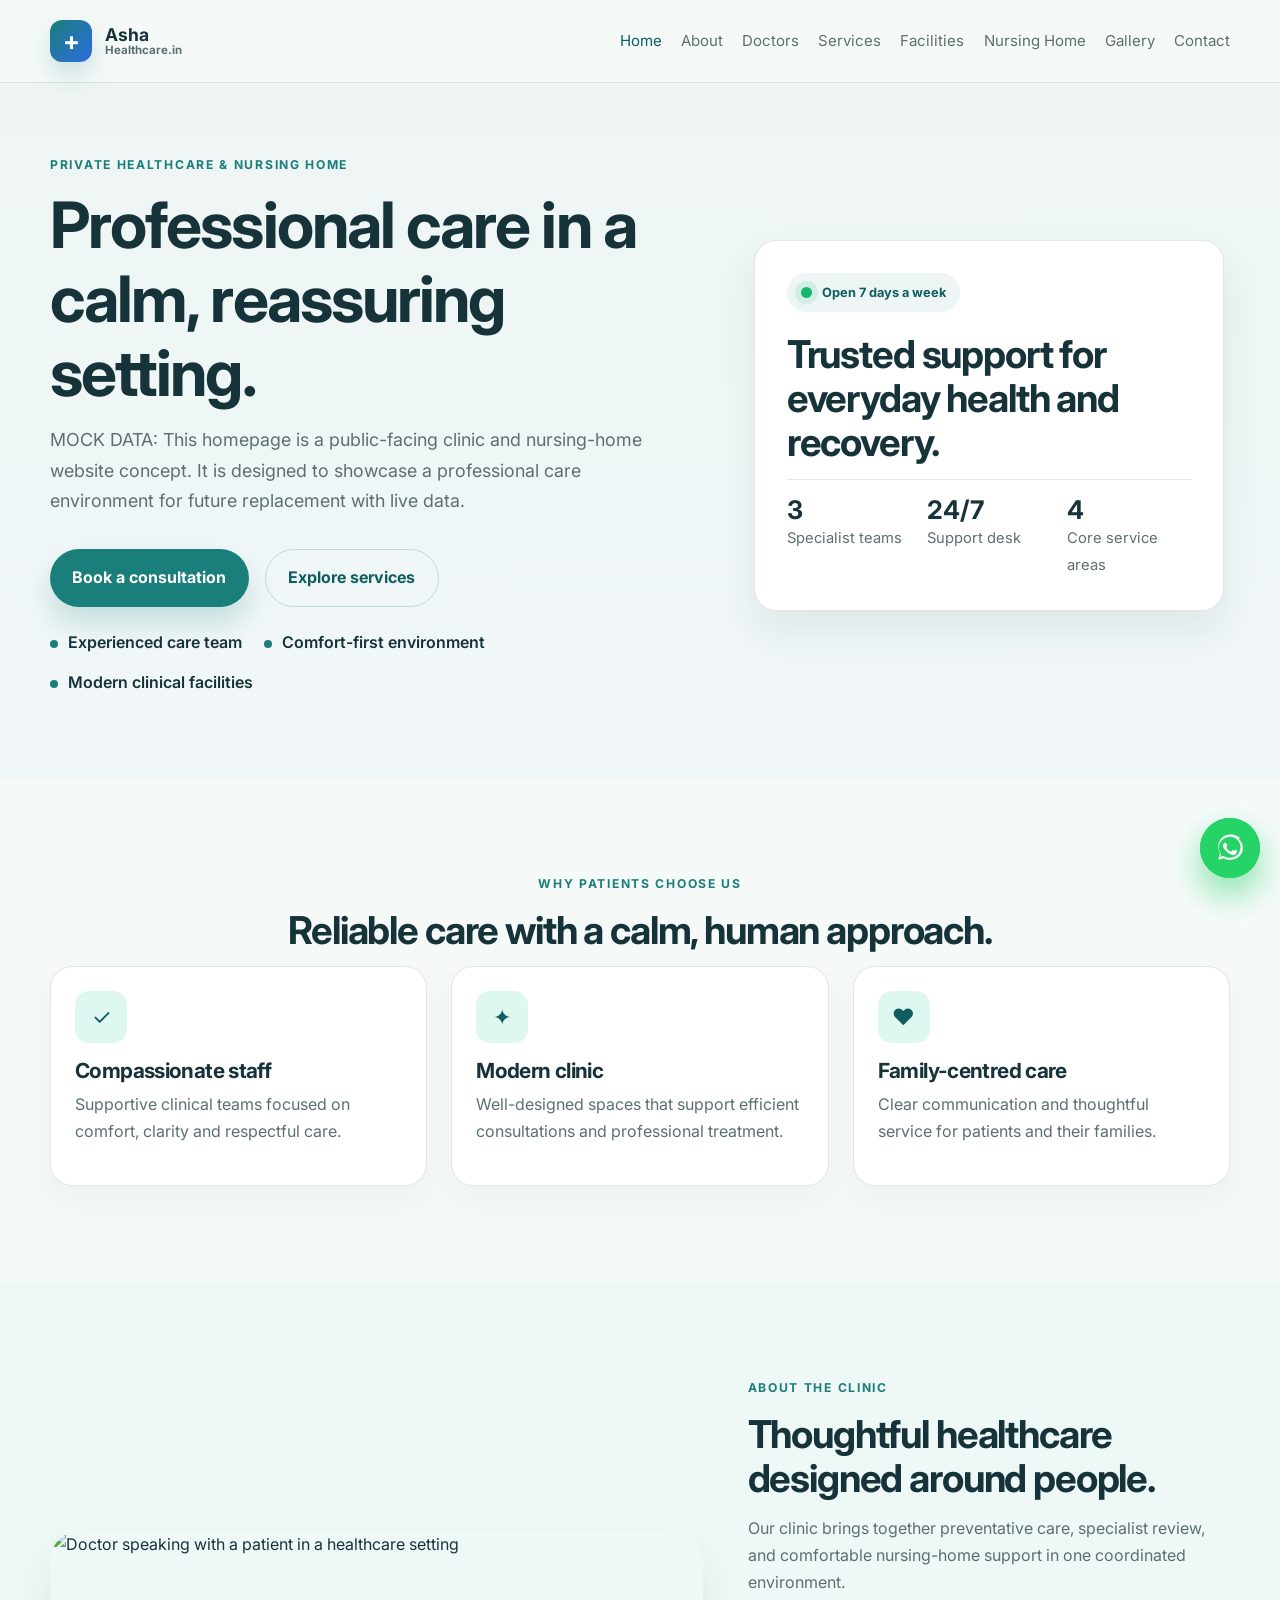
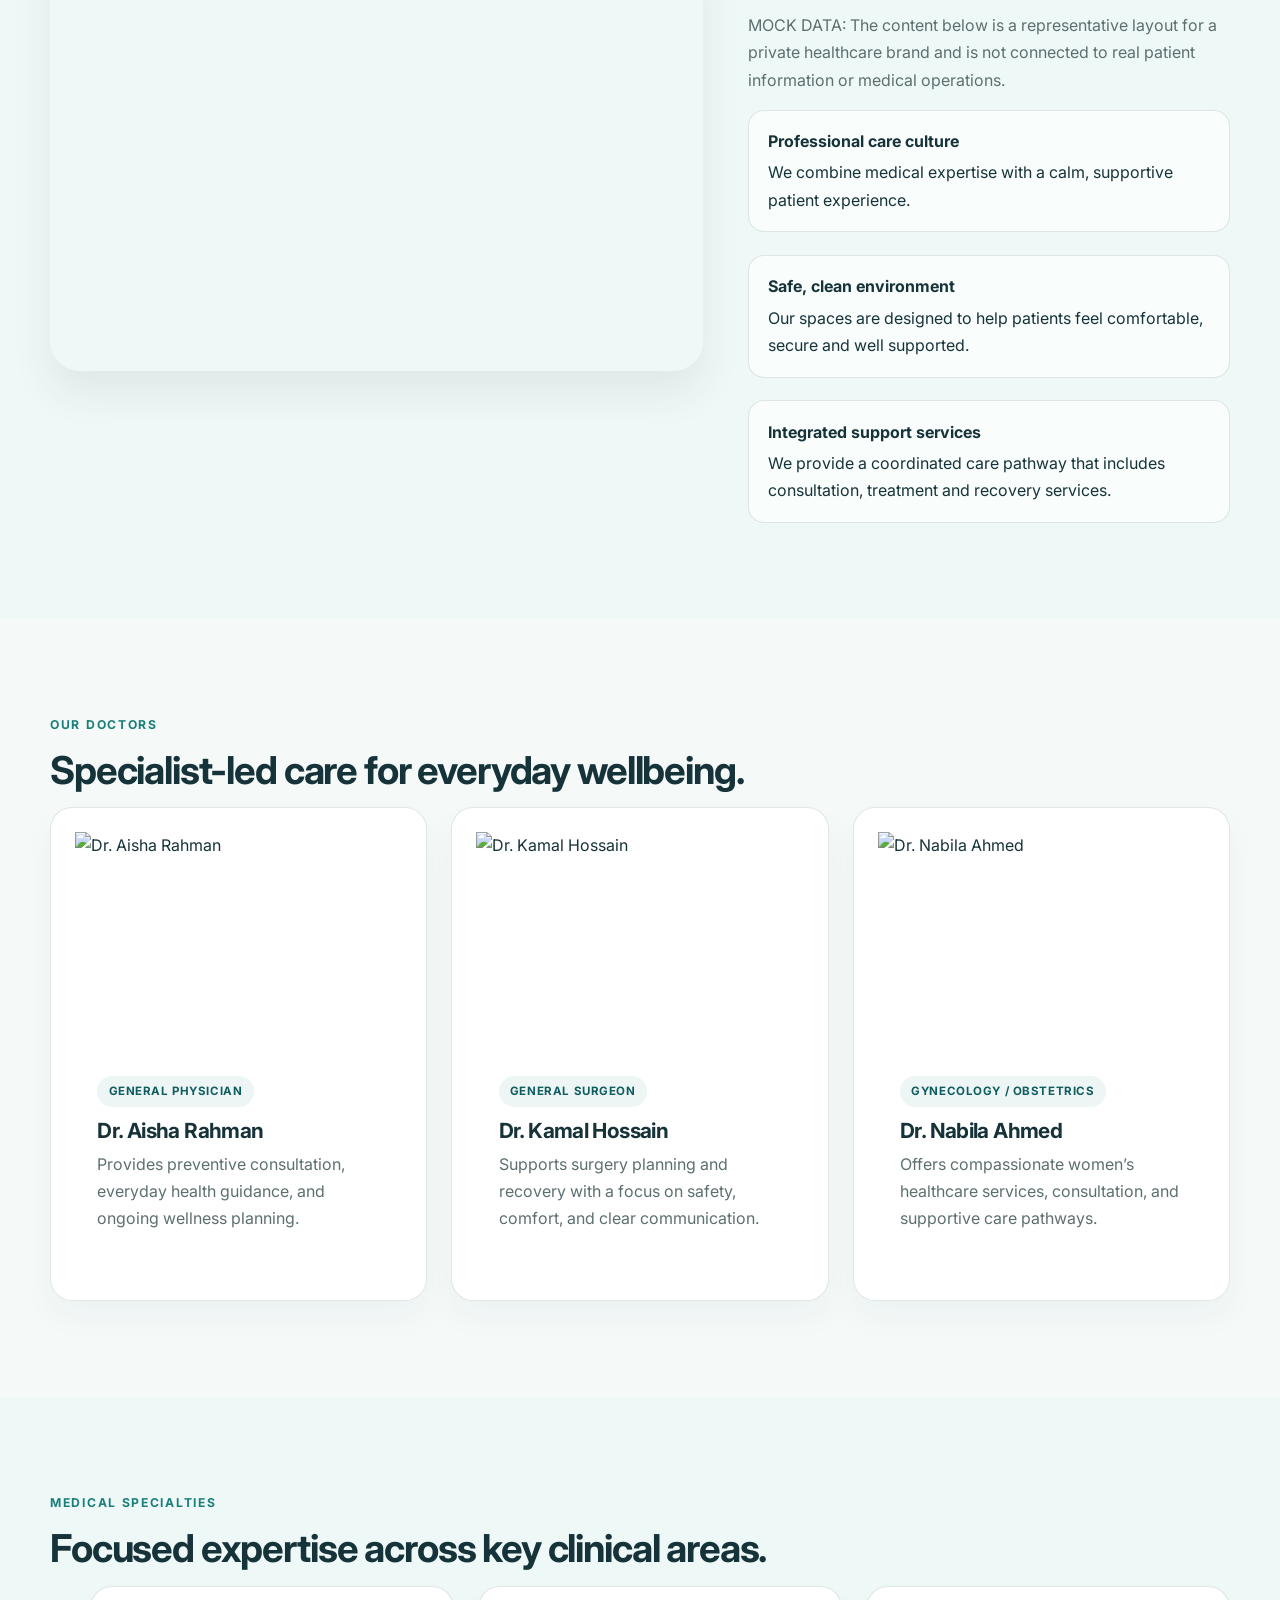
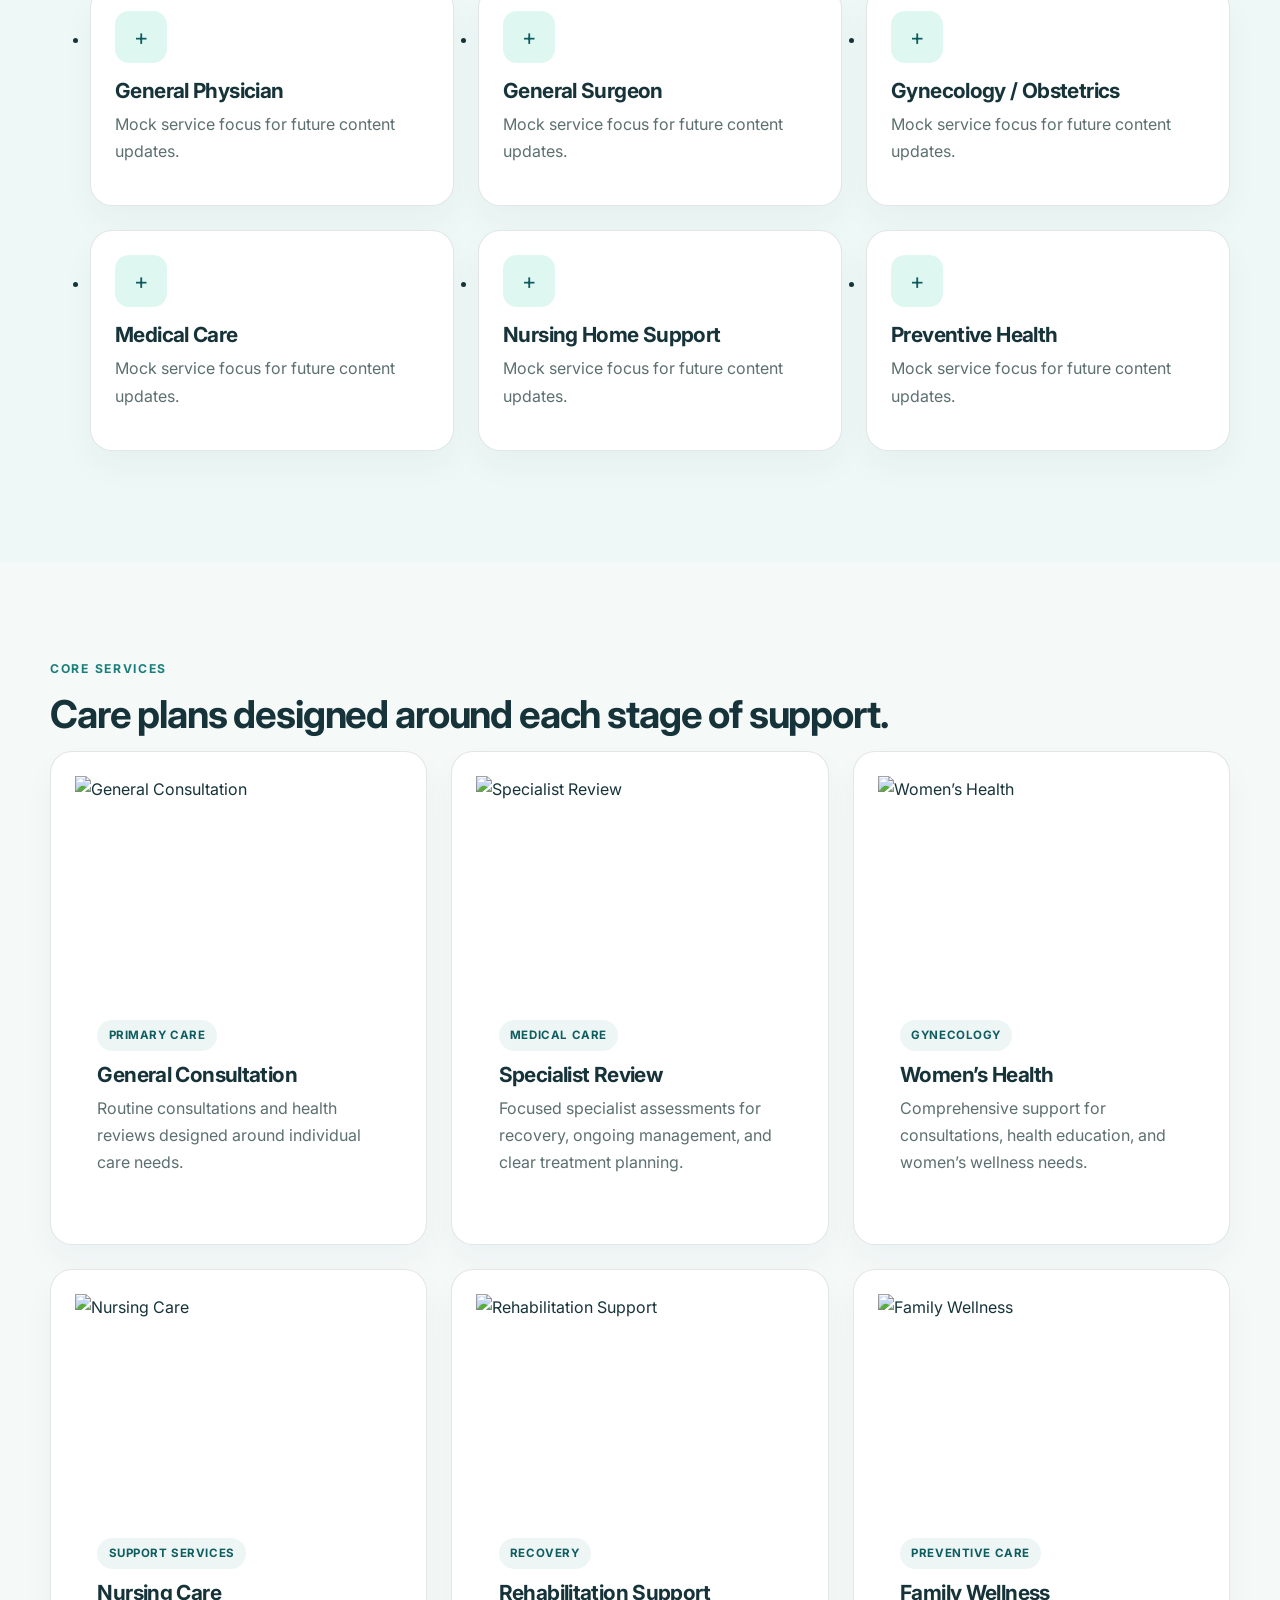
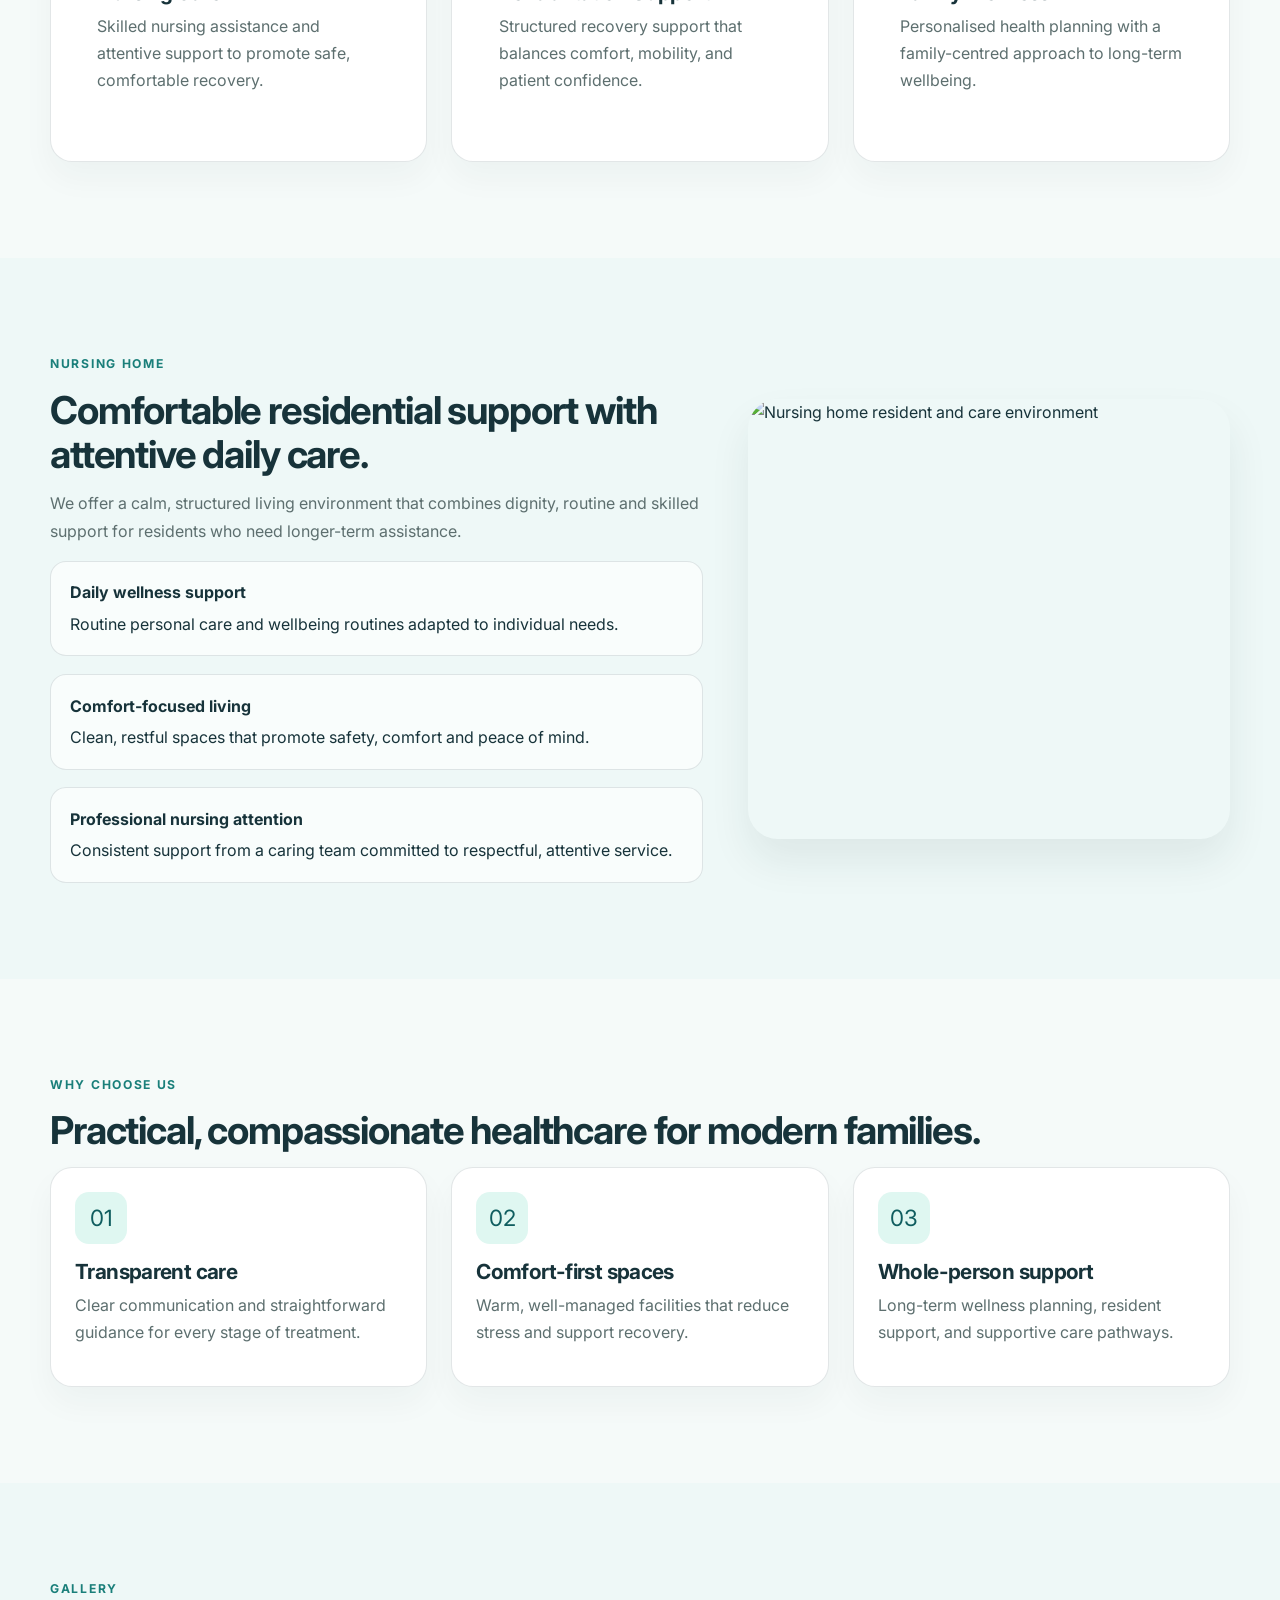
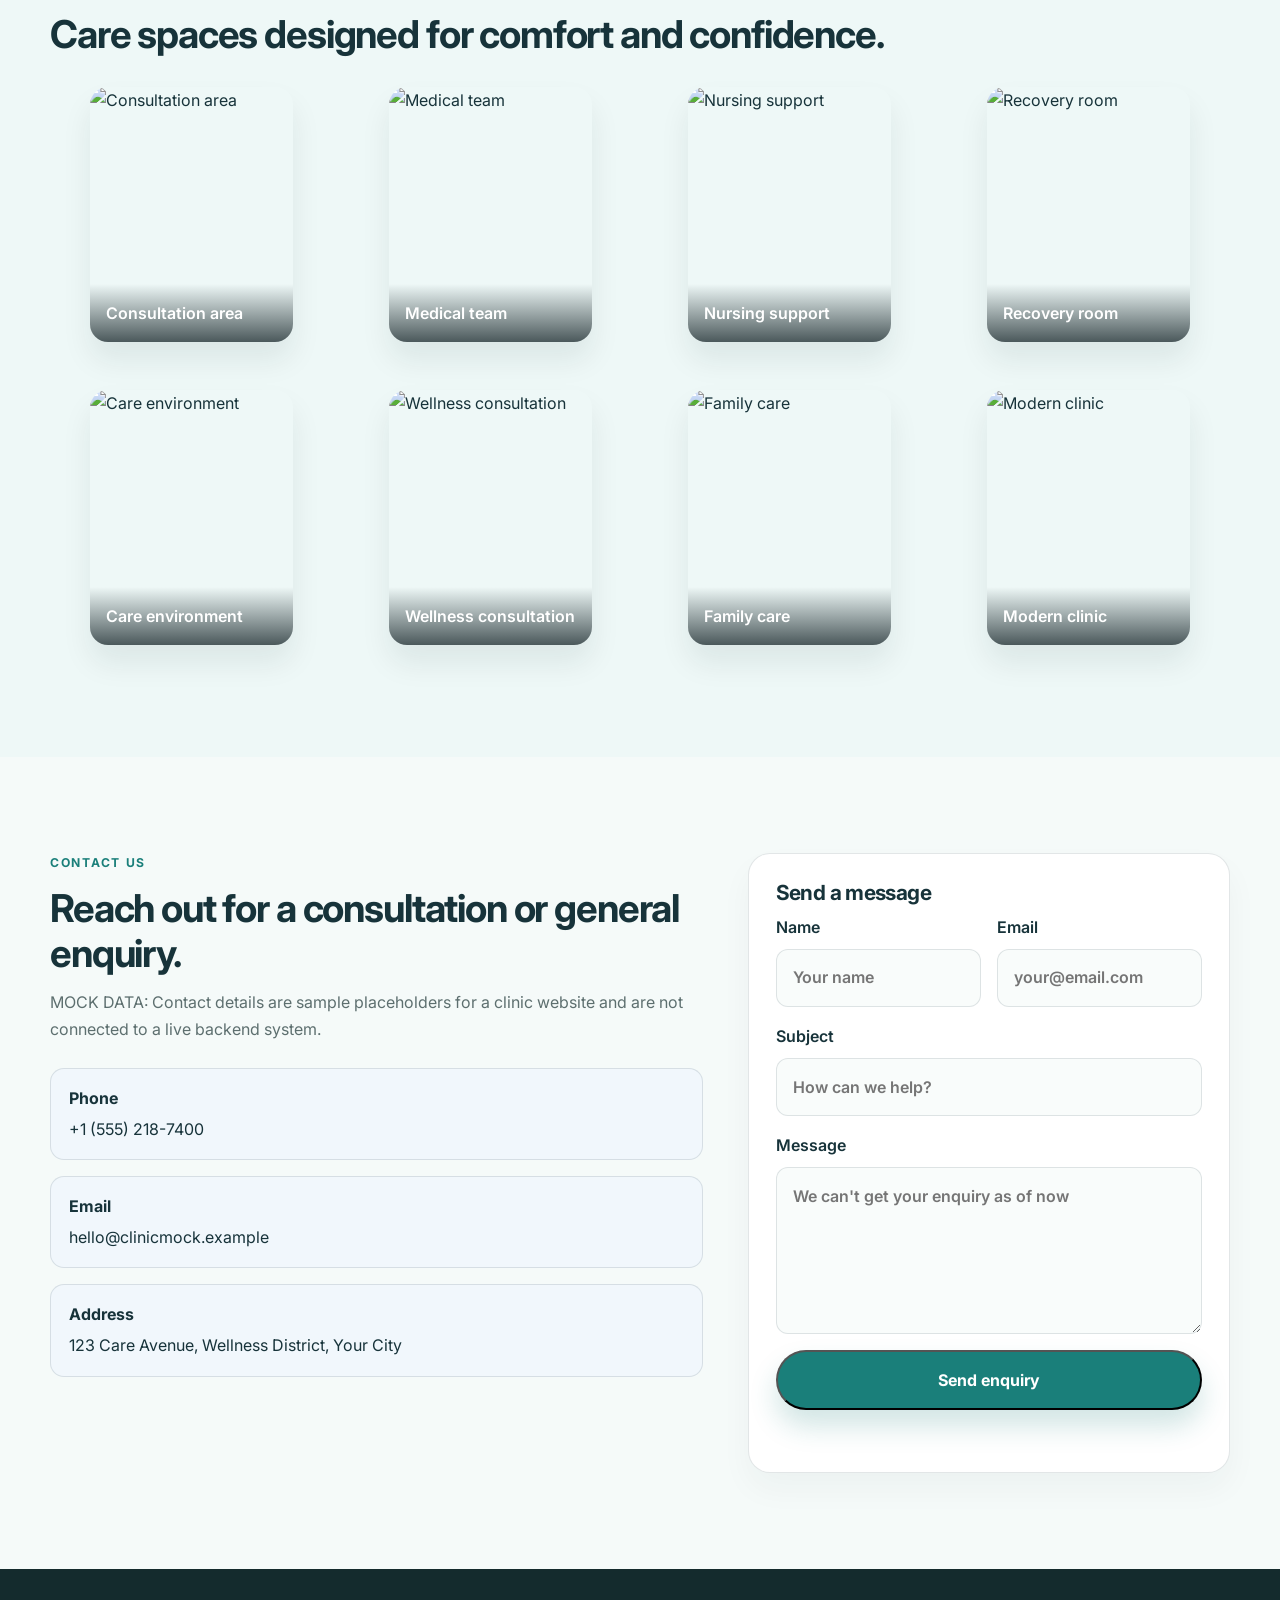
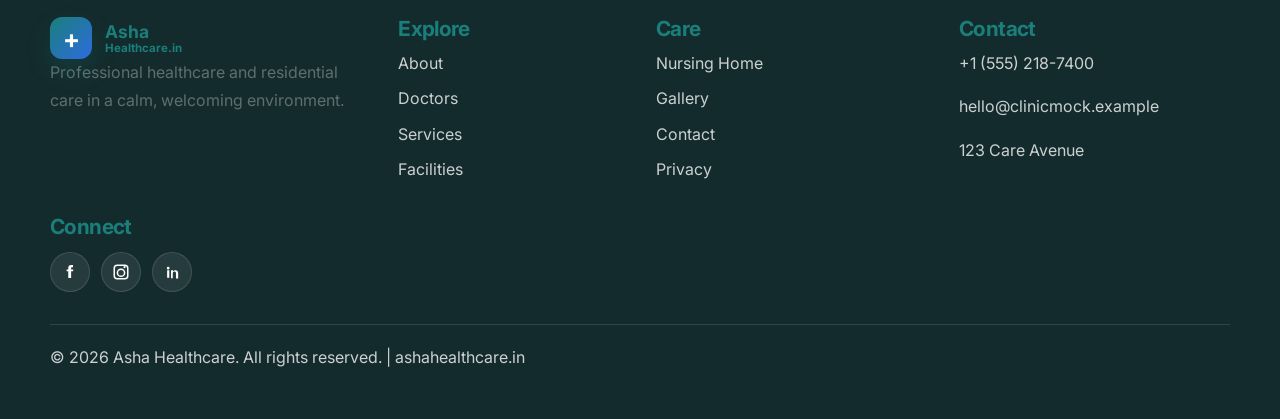
==== index.html @ 534d91e0 "first commit" ====
<!DOCTYPE html>
<html lang="en">
  <head>
    <meta charset="UTF-8" />
    <meta name="viewport" content="width=device-width, initial-scale=1.0" />
    <meta
      name="description"
      content="Professional clinic and nursing-home website with mock healthcare services, facilities and specialist care information."
    />
    <title>Asha Healthcare | Modern Care</title>
    <link rel="preconnect" href="https://fonts.googleapis.com" />
    <link rel="preconnect" href="https://fonts.gstatic.com" crossorigin />
    <link
      href="https://fonts.googleapis.com/css2?family=Inter:wght@400;500;600;700;800&display=swap"
      rel="stylesheet"
    />
    <link rel="stylesheet" href="assets/css/styles.css" />
    <script src="assets/js/site-data.js" defer></script>
    <script src="assets/js/main.js" defer></script>
  </head>
  <body>
    <header class="site-header">
      <div class="container nav-shell">
        <a href="index.html" class="brand" aria-label="Asha Healthcare home">
          <span class="brand-mark">+</span>
          <span class="brand-name">
            <strong>Asha</strong>
            <small>Healthcare.in</small>
          </span>
        </a>

        <button class="nav-toggle" type="button" aria-label="Toggle menu" aria-expanded="false">
          <span></span>
          <span></span>
          <span></span>
        </button>

        <nav class="main-nav" aria-label="Main navigation">
          <a href="index.html" class="active">Home</a>
          <a href="about.html">About</a>
          <a href="doctors.html">Doctors</a>
          <a href="services.html">Services</a>
          <a href="facilities.html">Facilities</a>
          <a href="nursing-home.html">Nursing Home</a>
          <a href="gallery.html">Gallery</a>
          <a href="contact.html">Contact</a>
          <!-- <a href="privacy.html">Privacy</a> -->
        </nav>
      </div>
    </header>

    <main>
      <section class="hero" id="home">
        <div class="container hero-grid">
          <div class="hero-copy">
            <p class="eyebrow">Private healthcare &amp; nursing home</p>
            <h1>Professional care in a calm, reassuring setting.</h1>
            <p class="lead">
              MOCK DATA: This homepage is a public-facing clinic and nursing-home website concept.
              It is designed to showcase a professional care environment for future replacement with live data.
            </p>

            <div class="hero-actions">
              <a href="contact.html" class="button button-primary">Book a consultation</a>
              <a href="services.html" class="button button-secondary">Explore services</a>
            </div>

            <ul class="inline-list" aria-label="Clinic highlights">
              <li>Experienced care team</li>
              <li>Comfort-first environment</li>
              <li>Modern clinical facilities</li>
            </ul>
          </div>

          <div class="hero-panel" aria-label="Clinic overview">
            <div class="stat-card">
              <div class="service-badge">
                <span class="status-dot" aria-hidden="true"></span>
                Open 7 days a week
              </div>
              <h2>Trusted support for everyday health and recovery.</h2>
              <div class="metric-grid">
                <div>
                  <strong>3</strong>
                  <span>Specialist teams</span>
                </div>
                <div>
                  <strong>24/7</strong>
                  <span>Support desk</span>
                </div>
                <div>
                  <strong>4</strong>
                  <span>Core service areas</span>
                </div>
              </div>
            </div>
          </div>
        </div>
      </section>

      <section class="section">
        <div class="container">
          <div class="section-heading centered">
            <p class="eyebrow">Why patients choose us</p>
            <h2>Reliable care with a calm, human approach.</h2>
          </div>
      <a class="floating-whatsapp" href="https://wa.me/15552187400" target="_blank" rel="noreferrer" aria-label="Chat on WhatsApp" title="Chat with us on WhatsApp">
        <svg viewBox="0 0 24 24" aria-hidden="true"><path d="M20.52 3.48A11.73 11.73 0 0 0 12 .5C6.48.5 1.92 5.06 1.92 10.58c0 2.13.57 4.1 1.56 5.78L2 22l4.7-1.3c1.57.86 3.46 1.34 5.33 1.34 6.52 0 11.08-4.48 11.08-10 0-2.7-1.06-5.24-3.55-7.24zM12 20.4c-1.86 0-3.59-.5-5.09-1.38l-.36-.22-3.01.77.8-2.37-.24-.39A9.36 9.36 0 0 1 2.4 10.58 9.6 9.6 0 0 1 12 2.35c4.97 0 9 4.07 9 9.08 0 5-4 9-9 9zM16.45 14.67c-.27-.13-1.59-.78-1.83-.88-.24-.1-.42-.14-.61.14-.19.27-.69.88-.85 1.06-.16.18-.32.21-.6.07-.27-.14-1.14-.42-2.17-1.33-.8-.72-1.34-1.62-1.5-1.89-.16-.27-.02-.42.12-.56.12-.12.27-.32.41-.48.14-.16.18-.27.27-.45.09-.18.04-.33-.02-.47-.06-.14-.6-1.44-.82-1.99-.22-.52-.44-.45-.6-.46l-.51-.01c-.18 0-.47.07-.72.33-.25.25-.96.94-.96 2.3 0 1.36.99 2.68 1.12 2.87.14.18 1.95 3 4.73 4.2 3.21 1.35 3.21.9 3.78.84.18-.02.59-.07.9-.37.31-.3 1.03-1.01 1.14-1.99.11-.98.11-1.81-.08-1.99-.18-.17-.43-.27-.9-.41z"/></svg>
      </a>
          <div class="feature-grid">
            <div class="feature-box">
              <div class="icon">✓</div>
              <h3>Compassionate staff</h3>
              <p>Supportive clinical teams focused on comfort, clarity and respectful care.</p>
            </div>
            <div class="feature-box">
              <div class="icon">✦</div>
              <h3>Modern clinic</h3>
              <p>Well-designed spaces that support efficient consultations and professional treatment.</p>
            </div>
            <div class="feature-box">
              <div class="icon">❤</div>
              <h3>Family-centred care</h3>
              <p>Clear communication and thoughtful service for patients and their families.</p>
            </div>
          </div>
        </div>
      </section>

      <section class="section section-surface" id="about">
        <div class="container two-column">
          <div class="image-panel">
            <img
              src="https://images.unsplash.com/photo-1584515933487-779824d29309?auto=format&fit=crop&w=900&q=80"
              alt="Doctor speaking with a patient in a healthcare setting"
            />
          </div>

          <div>
            <p class="eyebrow">About the clinic</p>
            <h2>Thoughtful healthcare designed around people.</h2>
            <p>
              Our clinic brings together preventative care, specialist review, and comfortable nursing-home support in one coordinated environment.
            </p>
            <p>
              MOCK DATA: The content below is a representative layout for a private healthcare brand and is not connected to real patient information or medical operations.
            </p>

            <div class="grid-stack">
              <div class="list-item">
                <strong>Professional care culture</strong>
                We combine medical expertise with a calm, supportive patient experience.
              </div>
              <div class="list-item">
                <strong>Safe, clean environment</strong>
                Our spaces are designed to help patients feel comfortable, secure and well supported.
              </div>
              <div class="list-item">
                <strong>Integrated support services</strong>
                We provide a coordinated care pathway that includes consultation, treatment and recovery services.
              </div>
            </div>
          </div>
        </div>
      </section>

      <section class="section" id="doctors">
        <div class="container">
          <div class="section-heading">
            <p class="eyebrow">Our doctors</p>
            <h2>Specialist-led care for everyday wellbeing.</h2>
          </div>
          <div class="info-grid" data-doctors></div>
        </div>
      </section>

      <section class="section section-surface">
        <div class="container">
          <div class="section-heading">
            <p class="eyebrow">Medical specialties</p>
            <h2>Focused expertise across key clinical areas.</h2>
          </div>
          <ul class="feature-grid" data-specialties aria-label="Medical specialties list"></ul>
        </div>
      </section>

      <section class="section" id="services">
        <div class="container">
          <div class="section-heading">
            <p class="eyebrow">Core services</p>
            <h2>Care plans designed around each stage of support.</h2>
          </div>
          <div class="info-grid" data-services></div>
        </div>
      </section>

      <section class="section section-surface" id="nursing-home">
        <div class="container two-column">
          <div>
            <p class="eyebrow">Nursing home</p>
            <h2>Comfortable residential support with attentive daily care.</h2>
            <p>
              We offer a calm, structured living environment that combines dignity, routine and skilled support for residents who need longer-term assistance.
            </p>

            <div class="list-panel">
              <div class="list-item">
                <strong>Daily wellness support</strong>
                Routine personal care and wellbeing routines adapted to individual needs.
              </div>
              <div class="list-item">
                <strong>Comfort-focused living</strong>
                Clean, restful spaces that promote safety, comfort and peace of mind.
              </div>
              <div class="list-item">
                <strong>Professional nursing attention</strong>
                Consistent support from a caring team committed to respectful, attentive service.
              </div>
            </div>
          </div>

          <div class="image-panel">
            <img
              src="https://images.unsplash.com/photo-1516549655169-df83a0774514?auto=format&fit=crop&w=900&q=80"
              alt="Nursing home resident and care environment"
            />
          </div>
        </div>
      </section>

      <section class="section">
        <div class="container">
          <div class="section-heading">
            <p class="eyebrow">Why choose us</p>
            <h2>Practical, compassionate healthcare for modern families.</h2>
          </div>
          <div class="metrics-grid">
            <div class="feature-box">
              <div class="icon">01</div>
              <h3>Transparent care</h3>
              <p>Clear communication and straightforward guidance for every stage of treatment.</p>
            </div>
            <div class="feature-box">
              <div class="icon">02</div>
              <h3>Comfort-first spaces</h3>
              <p>Warm, well-managed facilities that reduce stress and support recovery.</p>
            </div>
            <div class="feature-box">
              <div class="icon">03</div>
              <h3>Whole-person support</h3>
              <p>Long-term wellness planning, resident support, and supportive care pathways.</p>
            </div>
          </div>
        </div>
      </section>

      <section class="section section-surface" id="gallery">
        <div class="container">
          <div class="section-heading">
            <p class="eyebrow">Gallery</p>
            <h2>Care spaces designed for comfort and confidence.</h2>
          </div>
          <div class="gallery-grid" data-gallery></div>
        </div>
      </section>

      <section class="section" id="contact">
        <div class="container contact-grid">
          <div>
            <p class="eyebrow">Contact us</p>
            <h2>Reach out for a consultation or general enquiry.</h2>
            <p>
              MOCK DATA: Contact details are sample placeholders for a clinic website and are not connected to a live backend system.
            </p>

            <ul class="contact-list">
              <li>
                <strong>Phone</strong>
                <span>+1 (555) 218-7400</span>
              </li>
              <li>
                <strong>Email</strong>
                <span>hello@clinicmock.example</span>
              </li>
              <li>
                <strong>Address</strong>
                <span>123 Care Avenue, Wellness District, Your City</span>
              </li>
            </ul>
          </div>

          <div class="contact-panel">
            <h3>Send a message </h3>
            <form id="contactForm" class="contact-form">
              <div class="field-row">
                <label>
                  Name
                  <input type="text" name="name" placeholder="Your name" />
                </label>
                <label>
                  Email
                  <input type="email" name="email" placeholder="your@email.com" />
                </label>
              </div>

              <label>
                Subject
                <input type="text" name="subject" placeholder="How can we help?" />
              </label>

              <label>
                Message
                <textarea name="message" rows="5" placeholder="We can't get your enquiry as of now"></textarea>
              </label>

              <button type="submit" class="button button-primary">Send enquiry</button>
              <p class="form-status" aria-live="polite"></p>
            </form>
          </div>
        </div>
      </section>
    </main>

    <footer class="site-footer">
      <div class="container footer-grid">
        <div class="footer-brand">
          <a href="index.html" class="brand" aria-label="Asha Healthcare home">
            <span class="brand-mark">+</span>
            <span class="brand-name">
              <strong style="color: #1a7f7a;">Asha</strong>
              <small style="color: #1a7f7a;">Healthcare.in</small>
            </span>
          </a>
          <p>Professional healthcare and residential care in a calm, welcoming environment.</p>
        </div>

        <div class="footer-column">
          <h3 style="color: #1a7f7a;">Explore</h3>
          <ul class="footer-links">
            <li><a href="about.html">About</a></li>
            <li><a href="doctors.html">Doctors</a></li>
            <li><a href="services.html">Services</a></li>
            <li><a href="facilities.html">Facilities</a></li>
          </ul>
        </div>

        <div class="footer-column">
          <h3 style="color: #1a7f7a;">Care</h3>
          <ul class="footer-links">
            <li><a href="nursing-home.html">Nursing Home</a></li>
            <li><a href="gallery.html">Gallery</a></li>
            <li><a href="contact.html">Contact</a></li>
            <li><a href="privacy.html">Privacy</a></li>
          </ul>
        </div>

        <div class="footer-column">
          <h3 style="color: #1a7f7a;">Contact</h3>
          <p>+1 (555) 218-7400</p>
          <p>hello@clinicmock.example</p>
          <p>123 Care Avenue</p>
        </div>

        <div class="footer-column">
          <h3 style="color: #1a7f7a;">Connect</h3>
          <div class="social-links" aria-label="Social media links">
            <a class="social-link" href="https://www.facebook.com" target="_blank" rel="noreferrer" aria-label="Facebook">
              <svg viewBox="0 0 24 24" aria-hidden="true"><path d="M13.5 8.5V6.7c0-.9.6-1.2 1.1-1.2h1.4V2.5h-2.2C10.9 2.5 9.7 4.1 9.7 6.4v2.1H7.5V11h2.2v9h3.8v-9h2.6l.3-2.5h-2.9z"/></svg>
            </a>
            <a class="social-link" href="https://www.instagram.com" target="_blank" rel="noreferrer" aria-label="Instagram">
              <svg viewBox="0 0 24 24" aria-hidden="true"><path d="M7 2h10a5 5 0 0 1 5 5v10a5 5 0 0 1-5 5H7a5 5 0 0 1-5-5V7a5 5 0 0 1 5-5zm0 2a3 3 0 0 0-3 3v10a3 3 0 0 0 3 3h10a3 3 0 0 0 3-3V7a3 3 0 0 0-3-3H7zm5 3.2A5.8 5.8 0 1 1 6.2 13 5.8 5.8 0 0 1 12 7.2zm0 2A3.8 3.8 0 1 0 15.8 13 3.8 3.8 0 0 0 12 9.2zm6.1-3.7a1.4 1.4 0 1 1-1.4-1.4 1.4 1.4 0 0 1 1.4 1.4z"/></svg>
            </a>
            <a class="social-link" href="https://www.linkedin.com" target="_blank" rel="noreferrer" aria-label="LinkedIn">
              <svg viewBox="0 0 24 24" aria-hidden="true"><path d="M6.9 8.7A1.8 1.8 0 1 1 6.9 5a1.8 1.8 0 0 1 0 3.7zM5.5 9.8h2.9v9.7H5.5zm5.2 0h2.8v1.3h.1c.4-.7 1.4-1.6 2.9-1.6 3.1 0 3.7 2 3.7 4.7v6.3h-2.9v-5.9c0-1.4 0-3.2-2-3.2s-2.3 1.5-2.3 3.1v5.9H10.7V9.8z"/></svg>
            </a>
          </div>
        </div>
      </div>

      <div class="container footer-bottom">
        <p>© <span id="currentYear">2026</span> Asha Healthcare. All rights reserved. | ashahealthcare.in</p>
      </div>
    </footer>

    <a class="floating-whatsapp" href="https://wa.me/15552187400" target="_blank" rel="noreferrer" aria-label="Chat on WhatsApp" title="Chat with us on WhatsApp">
      <svg viewBox="0 0 24 24" aria-hidden="true"><path d="M20.52 3.48A11.73 11.73 0 0 0 12 .5C6.48.5 1.92 5.06 1.92 10.58c0 2.13.57 4.1 1.56 5.78L2 22l4.7-1.3c1.57.86 3.46 1.34 5.33 1.34 6.52 0 11.08-4.48 11.08-10 0-2.7-1.06-5.24-3.55-7.24zM12 20.4c-1.86 0-3.59-.5-5.09-1.38l-.36-.22-3.01.77.8-2.37-.24-.39A9.36 9.36 0 0 1 2.4 10.58 9.6 9.6 0 0 1 12 2.35c4.97 0 9 4.07 9 9.08 0 5-4 9-9 9zM16.45 14.67c-.27-.13-1.59-.78-1.83-.88-.24-.1-.42-.14-.61.14-.19.27-.69.88-.85 1.06-.16.18-.32.21-.6.07-.27-.14-1.14-.42-2.17-1.33-.8-.72-1.34-1.62-1.5-1.89-.16-.27-.02-.42.12-.56.12-.12.27-.32.41-.48.14-.16.18-.27.27-.45.09-.18.04-.33-.02-.47-.06-.14-.6-1.44-.82-1.99-.22-.52-.44-.45-.6-.46l-.51-.01c-.18 0-.47.07-.72.33-.25.25-.96.94-.96 2.3 0 1.36.99 2.68 1.12 2.87.14.18 1.95 3 4.73 4.2 3.21 1.35 3.21.9 3.78.84.18-.02.59-.07.9-.37.31-.3 1.03-1.01 1.14-1.99.11-.98.11-1.81-.08-1.99-.18-.17-.43-.27-.9-.41z"/></svg>
    </a>
  </body>
</html>
---- assets/css/styles.css ----
:root {
  --primary: #1a7f7a;
  --primary-strong: #0f5d5f;
  --secondary: #2d6cdf;
  --secondary-soft: #edf4ff;
  --accent: #dff7f1;
  --accent-strong: #c8efe6;
  --bg: #f5faf9;
  --surface: #ffffff;
  --surface-soft: #eef8f7;
  --text: #17333a;
  --text-muted: #5d6f6f;
  --border: rgba(23, 51, 58, 0.12);
  --shadow: 0 22px 40px rgba(20, 48, 52, 0.08);
  --radius: 22px;
  --radius-sm: 14px;
  --container: min(1180px, calc(100% - 2rem));
  --transition: 220ms ease;
}

* {
  box-sizing: border-box;
}

html {
  scroll-behavior: smooth;
}

body {
  margin: 0;
  font-family: "Inter", "Segoe UI", sans-serif;
  background: var(--bg);
  color: var(--text);
  line-height: 1.7;
}

img {
  display: block;
  max-width: 100%;
}

a {
  color: inherit;
  text-decoration: none;
}

button,
input,
textarea {
  font: inherit;
}

button {
  cursor: pointer;
}

p {
  margin: 0 0 1rem;
  color: var(--text-muted);
}

h1,
h2,
h3,
h4 {
  margin-top: 0;
  color: var(--text);
  line-height: 1.15;
  letter-spacing: -0.03em;
}

h1 {
  font-size: clamp(2.4rem, 5vw, 4.2rem);
  margin-bottom: 1rem;
}

h2 {
  font-size: clamp(2rem, 3vw, 3rem);
  margin-bottom: 0.9rem;
}

h3 {
  font-size: 1.3rem;
  margin-bottom: 0.55rem;
}

.container {
  width: var(--container);
  margin: 0 auto;
}

.section {
  padding: 96px 0;
}

.section-surface {
  background: var(--surface-soft);
}

.eyebrow {
  margin-bottom: 0.8rem;
  color: var(--primary);
  font-weight: 700;
  letter-spacing: 0.14em;
  text-transform: uppercase;
  font-size: 0.76rem;
}

.site-header {
  position: sticky;
  top: 0;
  z-index: 1000;
  background: rgba(245, 250, 249, 0.86);
  backdrop-filter: blur(10px);
  border-bottom: 1px solid var(--border);
}

.nav-shell {
  display: flex;
  align-items: center;
  justify-content: space-between;
  min-height: 82px;
  gap: 1rem;
}

.brand {
  display: inline-flex;
  align-items: center;
  gap: 0.8rem;
  font-weight: 700;
}

.brand-mark {
  display: inline-flex;
  align-items: center;
  justify-content: center;
  width: 42px;
  height: 42px;
  border-radius: 12px;
  background: linear-gradient(135deg, var(--primary) 0%, var(--secondary) 100%);
  color: #fff;
  font-size: 1.6rem;
  box-shadow: 0 12px 24px rgba(26, 127, 122, 0.2);
}

.brand-name {
  display: flex;
  flex-direction: column;
  line-height: 1.1;
  color: var(--text);
}

.brand-name strong {
  font-size: 1.1rem;
}

.brand-name small {
  font-size: 0.72rem;
  color: var(--text-muted);
}

.main-nav {
  display: flex;
  align-items: center;
  flex-wrap: wrap;
  gap: 1rem 1.2rem;
}

.main-nav a {
  font-size: 0.94rem;
  color: var(--text-muted);
  transition: color var(--transition);
}

.main-nav a:hover,
.main-nav a.active {
  color: var(--primary-strong);
}

.nav-cta,
.button {
  display: inline-flex;
  align-items: center;
  justify-content: center;
  padding: 0.9rem 1.4rem;
  border-radius: 999px;
  font-weight: 700;
  transition: transform var(--transition), box-shadow var(--transition), border-color var(--transition);
}

.nav-cta,
.button-primary {
  background: var(--primary);
  color: #fff;
  box-shadow: 0 16px 28px rgba(26, 127, 122, 0.2);
}

.button-secondary {
  background: transparent;
  color: var(--primary-strong);
  border: 1px solid rgba(20, 93, 95, 0.2);
}

.nav-cta:hover,
.button:hover {
  transform: translateY(-1px);
}

.nav-toggle {
  display: none;
  width: 46px;
  height: 46px;
  border: 1px solid var(--border);
  background: rgba(255, 255, 255, 0.75);
  border-radius: 12px;
  padding: 0.7rem;
  flex-direction: column;
  justify-content: center;
  gap: 0.3rem;
}

.nav-toggle span {
  display: block;
  width: 100%;
  height: 2px;
  background: var(--text);
  border-radius: 999px;
}

.hero {
  padding: 72px 0 82px;
  background: linear-gradient(180deg, rgba(16, 90, 90, 0.03), rgba(45, 108, 223, 0.02));
}

.hero-grid,
.two-column,
.contact-grid,
.three-column {
  display: grid;
  grid-template-columns: 1.15fr 0.85fr;
  gap: 2.8rem;
  align-items: center;
}

.hero-copy {
  max-width: 660px;
}

.lead {
  font-size: 1.12rem;
  max-width: 54ch;
}

.hero-actions {
  display: flex;
  flex-wrap: wrap;
  gap: 1rem;
  margin: 2rem 0 1.4rem;
}

.inline-list {
  list-style: none;
  padding: 0;
  margin: 0;
  display: flex;
  flex-wrap: wrap;
  gap: 0.8rem 1.4rem;
}

.inline-list li {
  position: relative;
  padding-left: 1.1rem;
  color: var(--text);
  font-weight: 600;
}

.inline-list li::before {
  content: "";
  position: absolute;
  left: 0;
  top: 0.7rem;
  width: 0.5rem;
  height: 0.5rem;
  border-radius: 50%;
  background: var(--primary);
}

.hero-panel {
  display: flex;
  justify-content: center;
}

.stat-card {
  width: min(100%, 470px);
  padding: 2rem;
  background: var(--surface);
  border: 1px solid var(--border);
  border-radius: var(--radius);
  box-shadow: var(--shadow);
}

.service-badge {
  display: inline-flex;
  align-items: center;
  gap: 0.6rem;
  padding: 0.55rem 0.9rem;
  border-radius: 999px;
  background: rgba(26, 127, 122, 0.08);
  color: var(--primary-strong);
  font-size: 0.8rem;
  font-weight: 700;
}

.status-dot {
  width: 0.7rem;
  height: 0.7rem;
  border-radius: 50%;
  background: #14b86e;
  box-shadow: 0 0 0 6px rgba(20, 184, 110, 0.12);
}

.stat-card h2 {
  margin-top: 1.2rem;
}

.metric-grid {
  display: grid;
  grid-template-columns: repeat(3, minmax(0, 1fr));
  gap: 1rem;
  padding-top: 1rem;
  border-top: 1px solid var(--border);
}

.metric-grid strong {
  display: block;
  font-size: 1.6rem;
  color: var(--text);
  line-height: 1.1;
}

.metric-grid span {
  color: var(--text-muted);
  font-size: 0.92rem;
}

.content-card,
.info-card,
.feature-box,
.contact-panel,
.legal-panel {
  background: var(--surface);
  border: 1px solid var(--border);
  border-radius: var(--radius);
  box-shadow: 0 16px 32px rgba(18, 39, 42, 0.04);
}

.feature-grid,
.info-grid,
.values-grid,
.metrics-grid {
  display: grid;
  grid-template-columns: repeat(3, minmax(0, 1fr));
  gap: 1.5rem;
}

.feature-box,
.info-card,
.value-card {
  padding: 1.5rem;
}

.feature-box .icon,
.value-card .icon {
  width: 52px;
  height: 52px;
  display: inline-flex;
  align-items: center;
  justify-content: center;
  border-radius: 14px;
  background: var(--accent);
  color: var(--primary-strong);
  font-size: 1.4rem;
  margin-bottom: 1rem;
}

.feature-box h3,
.value-card h3,
.info-card h3 {
  margin-bottom: 0.5rem;
}

.image-panel {
  position: relative;
}

.image-panel img {
  width: 100%;
  min-height: 440px;
  object-fit: cover;
  border-radius: 30px;
  box-shadow: var(--shadow);
}

.info-card {
  overflow: hidden;
}

.card-image {
  height: 220px;
  overflow: hidden;
}

.card-image img {
  width: 100%;
  height: 100%;
  object-fit: cover;
}

.card-body {
  padding: 1.5rem 1.4rem 1.7rem;
}

.card-tag {
  display: inline-block;
  margin-bottom: 0.75rem;
  padding: 0.35rem 0.7rem;
  border-radius: 999px;
  background: rgba(26, 127, 122, 0.08);
  color: var(--primary-strong);
  font-size: 0.72rem;
  font-weight: 700;
  letter-spacing: 0.05em;
  text-transform: uppercase;
}

.grid-stack {
  display: grid;
  gap: 1.4rem;
}

.list-panel {
  display: grid;
  gap: 1.1rem;
}

.list-item {
  padding: 1.1rem 1.2rem;
  background: rgba(255, 255, 255, 0.65);
  border: 1px solid var(--border);
  border-radius: 16px;
}

.list-item strong {
  display: block;
  margin-bottom: 0.25rem;
  color: var(--text);
}

.gallery-grid {
  display: grid;
  grid-template-columns: repeat(4, minmax(0, 1fr));
  gap: 1rem;
}

.gallery-item {
  position: relative;
  min-height: 255px;
  overflow: hidden;
  border-radius: 18px;
  box-shadow: 0 18px 30px rgba(18, 39, 42, 0.08);
}

.gallery-item img {
  width: 100%;
  height: 100%;
  object-fit: cover;
}

.gallery-item figcaption {
  position: absolute;
  inset: auto 0 0 0;
  padding: 1rem 1rem 0.9rem;
  background: linear-gradient(180deg, transparent, rgba(12, 27, 31, 0.72));
  color: #fff;
  font-weight: 600;
}

.contact-grid {
  align-items: flex-start;
}

.contact-panel {
  padding: 1.7rem;
}

.contact-list {
  list-style: none;
  margin: 1.5rem 0 0;
  padding: 0;
  display: grid;
  gap: 1rem;
}

.contact-list li {
  display: grid;
  gap: 0.25rem;
  padding: 1rem 1.1rem;
  border: 1px solid var(--border);
  border-radius: 14px;
  background: rgba(237, 244, 255, 0.5);
}

.contact-list strong {
  color: var(--text);
}

.contact-form {
  display: grid;
  gap: 1rem;
}

.field-row {
  display: grid;
  grid-template-columns: 1fr 1fr;
  gap: 1rem;
}

label {
  display: grid;
  gap: 0.5rem;
  color: var(--text);
  font-weight: 600;
}

input,
textarea {
  width: 100%;
  border: 1px solid rgba(23, 51, 58, 0.12);
  background: #f9fcfb;
  border-radius: 12px;
  padding: 0.9rem 1rem;
  color: var(--text);
  resize: vertical;
}

input:focus,
textarea:focus {
  outline: 2px solid rgba(26, 127, 122, 0.15);
  border-color: rgba(26, 127, 122, 0.35);
}

.form-status {
  min-height: 1.2rem;
  margin: 0;
  color: var(--primary-strong);
  font-weight: 700;
}

.site-footer {
  background: #142b2d;
  color: rgba(255, 255, 255, 0.9);
  padding-top: 3rem;
}

.footer-grid {
  display: grid;
  grid-template-columns: 1.4fr 1fr 1.2fr 1.2fr;
  gap: 2rem;
  padding-bottom: 2rem;
}

.footer-brand,
.footer-column {
  min-width: 0;
}

.footer-links {
  list-style: none;
  margin: 0;
  padding: 0;
  display: grid;
  gap: 0.5rem;

/* Improve footer contrast and legibility */
.site-footer h3 {
  color: #ffffff;
  font-weight: 800;
  margin: 0 0 0.6rem;
}

.footer-links a,
.footer-column p,
.footer-brand p,
.footer-meta p,
.footer-bottom p {
  color: rgba(255, 255, 255, 0.95);
}

.footer-links li {
  margin-bottom: 0.35rem;
}
}

.footer-links a,
.footer-meta,
.footer-bottom p,
.footer-column p,
.footer-column a {
  color: rgba(255, 255, 255, 0.78);
}

.footer-bottom {
  border-top: 1px solid rgba(255, 255, 255, 0.12);
  padding: 1.2rem 0 2rem;
}

.page-hero {
  padding: 58px 0 32px;
}

.page-hero .content {
  max-width: 780px;
}

.page-hero .content p {
  font-size: 1.05rem;
}

.page-intro {
  margin-top: 2rem;
}

.centered {
  text-align: center;
}

.legal-panel {
  padding: 2rem 2.2rem;
}

.legal-panel h3 {
  margin-top: 1.8rem;
}

.small-note {
  font-size: 0.9rem;
}

.muted {
  color: var(--text-muted);
}

.social-links {
  display: flex;
  flex-wrap: wrap;
  gap: 0.7rem;
  margin-top: 0.8rem;
}

.social-link {
  display: inline-flex;
  align-items: center;
  justify-content: center;
  width: 40px;
  height: 40px;
  border-radius: 50%;
  background: rgba(255, 255, 255, 0.08);
  border: 1px solid rgba(255, 255, 255, 0.12);
  transition: transform var(--transition), background var(--transition), border-color var(--transition);
}

.social-link:hover {
  transform: translateY(-2px);
  background: rgba(255, 255, 255, 0.12);
  border-color: rgba(255, 255, 255, 0.2);
}

.social-link svg {
  width: 18px;
  height: 18px;
  fill: #fff;
}

.floating-whatsapp {
  position: fixed;
  right: 20px;
  bottom: 22px;
  z-index: 1200;
  display: inline-flex;
  align-items: center;
  justify-content: center;
  width: 60px;
  height: 60px;
  border-radius: 50%;
  background: #25d366;
  box-shadow: 0 16px 32px rgba(37, 211, 102, 0.28);
  transition: transform var(--transition), box-shadow var(--transition);
}

.floating-whatsapp:hover {
  transform: translateY(-2px) scale(1.02);
  box-shadow: 0 20px 36px rgba(37, 211, 102, 0.32);
}

.floating-whatsapp svg {
  width: 28px;
  height: 28px;
  fill: #fff;
}

@media (max-width: 980px) {
  .hero-grid,
  .two-column,
  .contact-grid,
  .three-column,
  .feature-grid,
  .info-grid,
  .values-grid,
  .metrics-grid,
  .footer-grid {
    grid-template-columns: 1fr 1fr;
  }

  .hero-grid,
  .two-column,
  .contact-grid,
  .three-column {
    grid-template-columns: 1fr;
  }

  .gallery-grid {
    grid-template-columns: repeat(2, minmax(0, 1fr));
  }
}

@media (max-width: 760px) {
  .nav-toggle {
    display: flex;
  }

  .main-nav {
    position: absolute;
    top: calc(100% + 0.5rem);
    left: 1rem;
    right: 1rem;
    display: none;
    flex-direction: column;
    align-items: flex-start;
    background: rgba(255, 255, 255, 0.97);
    border: 1px solid var(--border);
    border-radius: 18px;
    padding: 1rem;
    box-shadow: var(--shadow);
  }

  .main-nav.open {
    display: flex;
  }

  .section {
    padding: 78px 0;
  }

  .feature-grid,
  .info-grid,
  .values-grid,
  .metrics-grid,
  .field-row,
  .gallery-grid,
  .footer-grid {
    grid-template-columns: 1fr;
  }

  .hero {
    padding-top: 54px;
  }

  .nav-shell {
    min-height: 74px;
  }
}
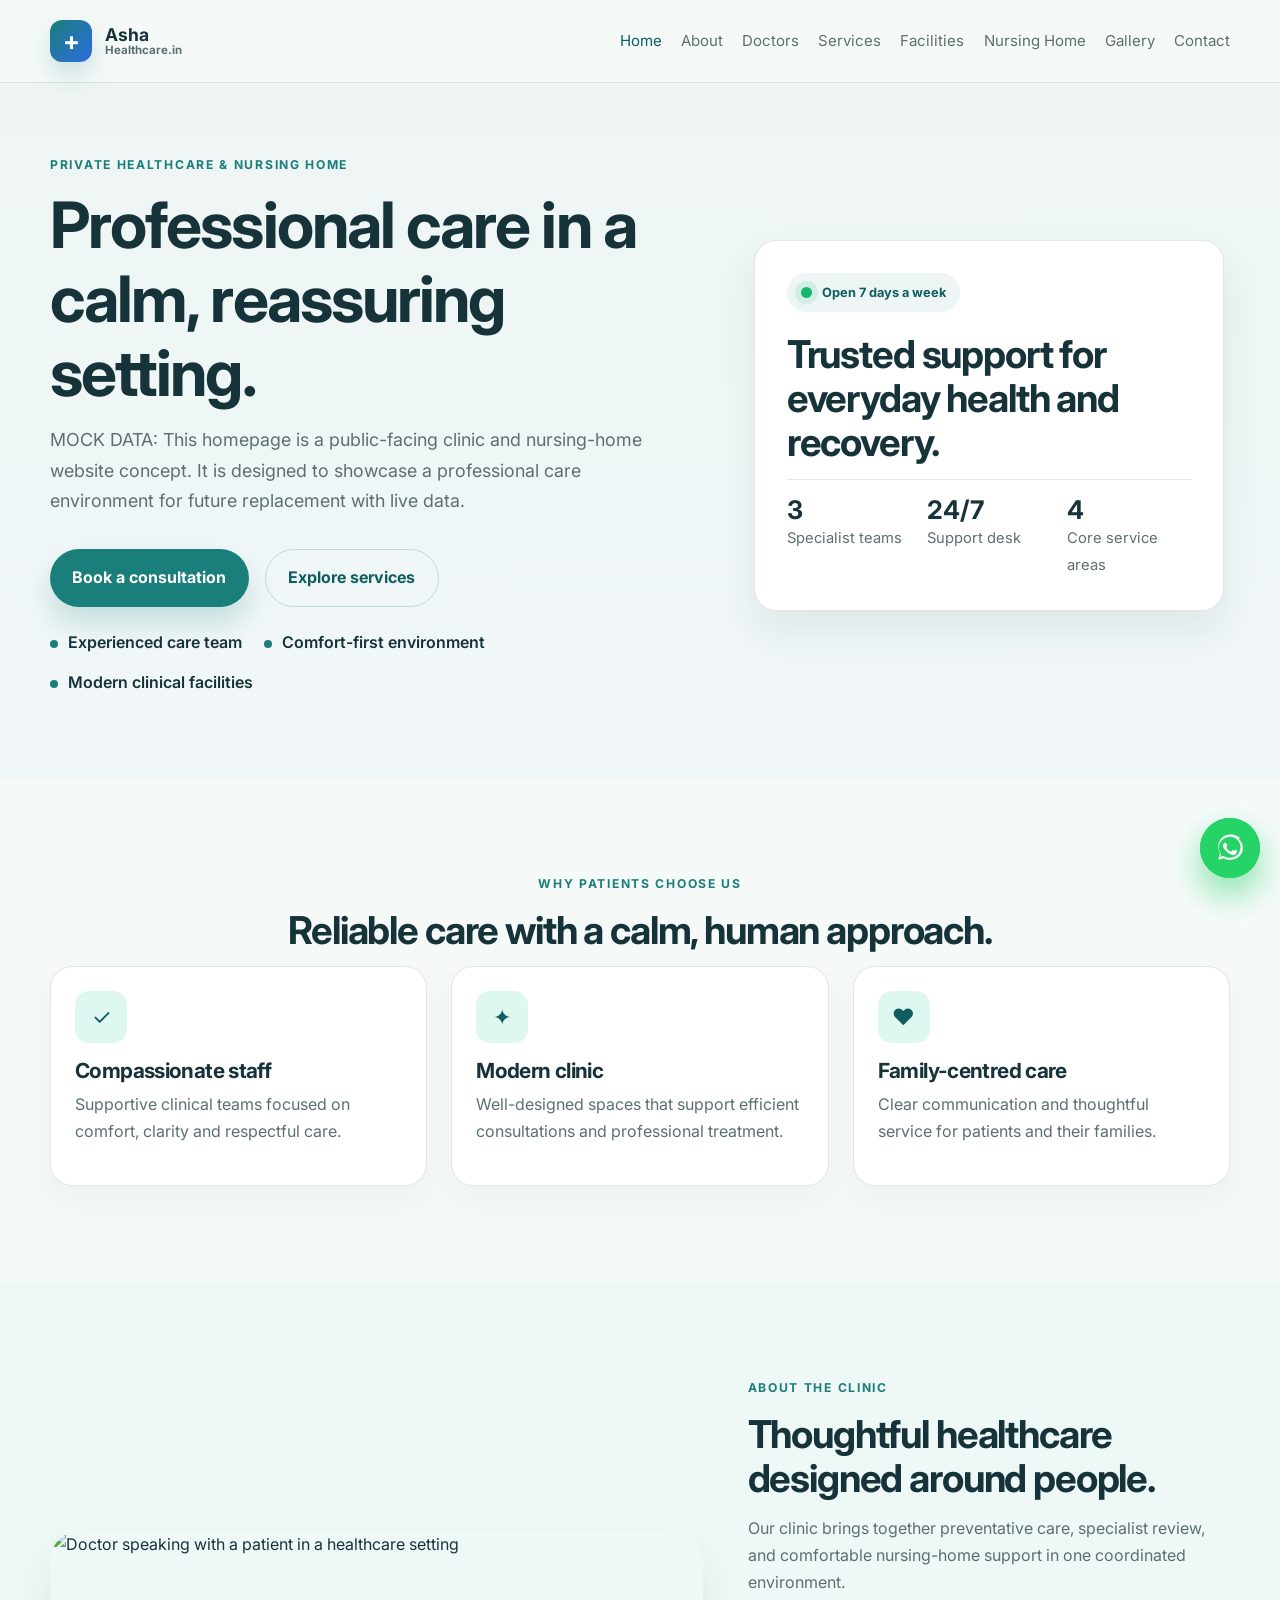
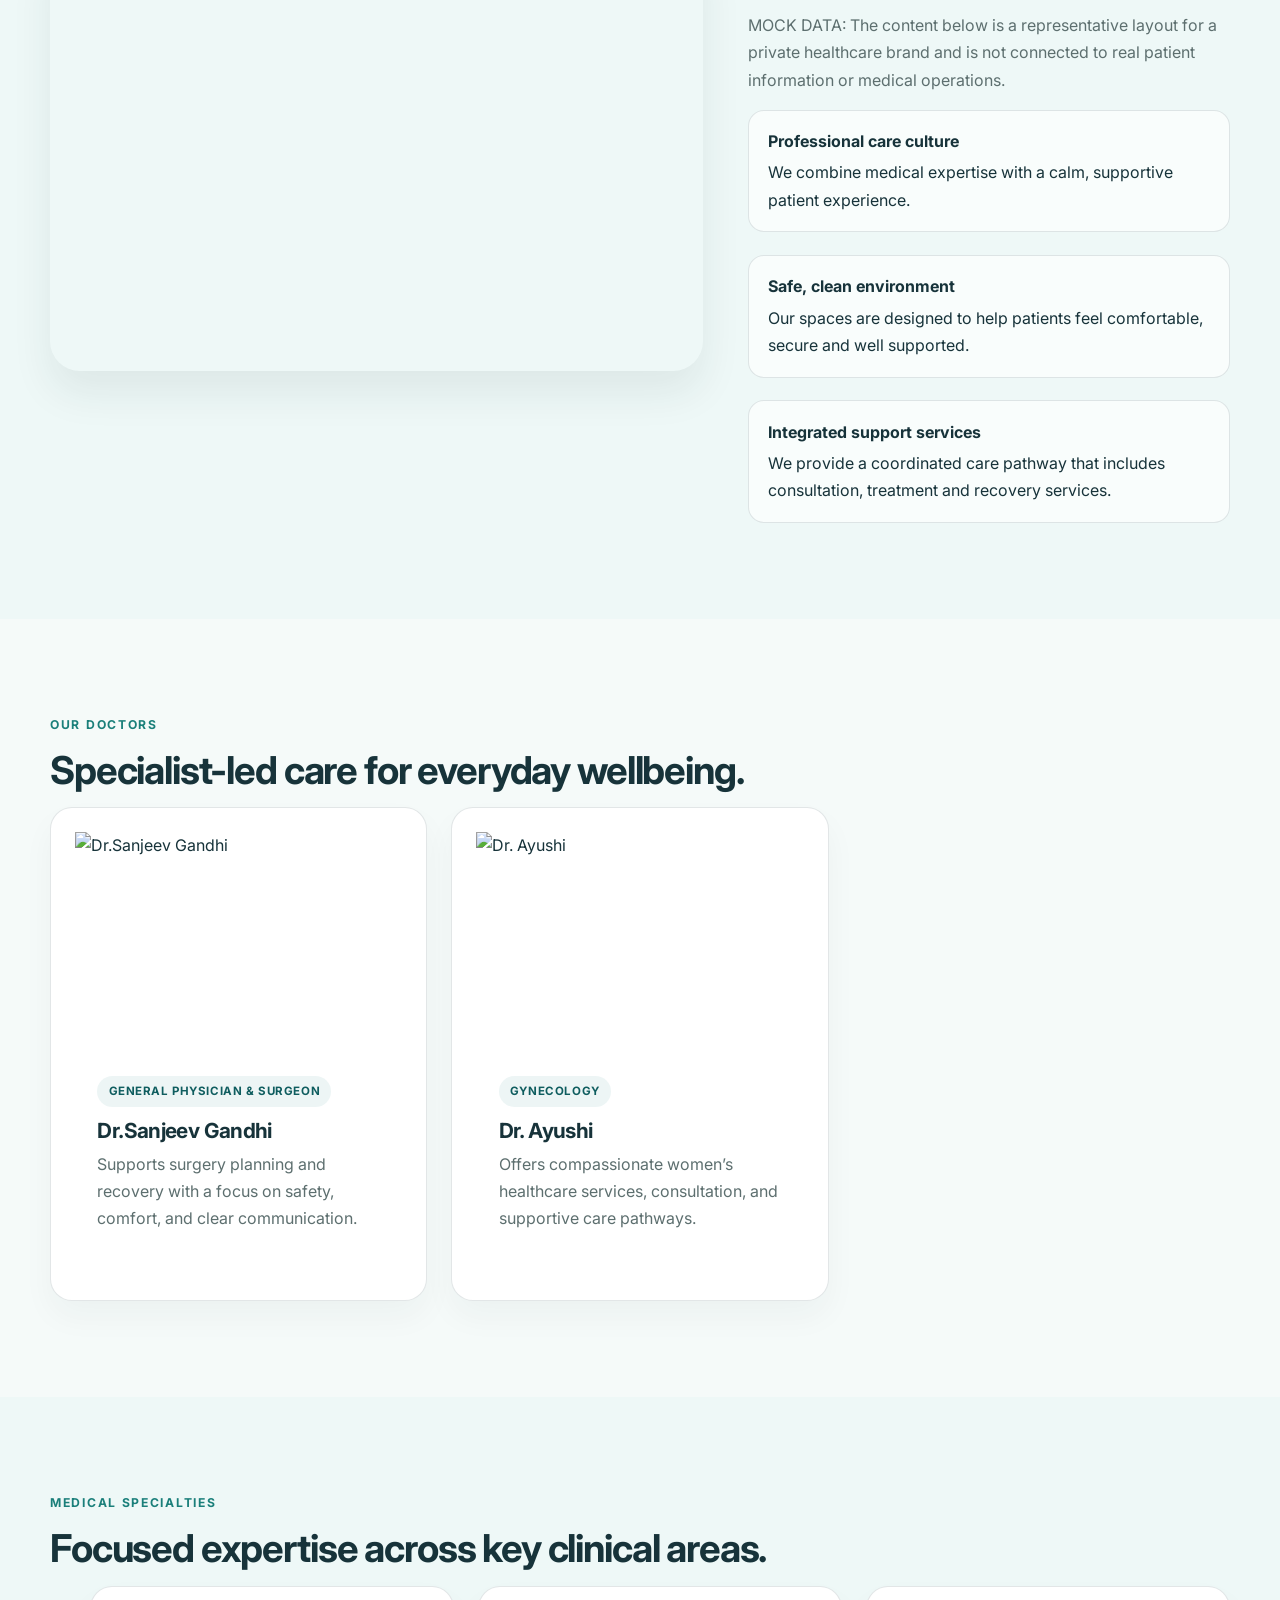
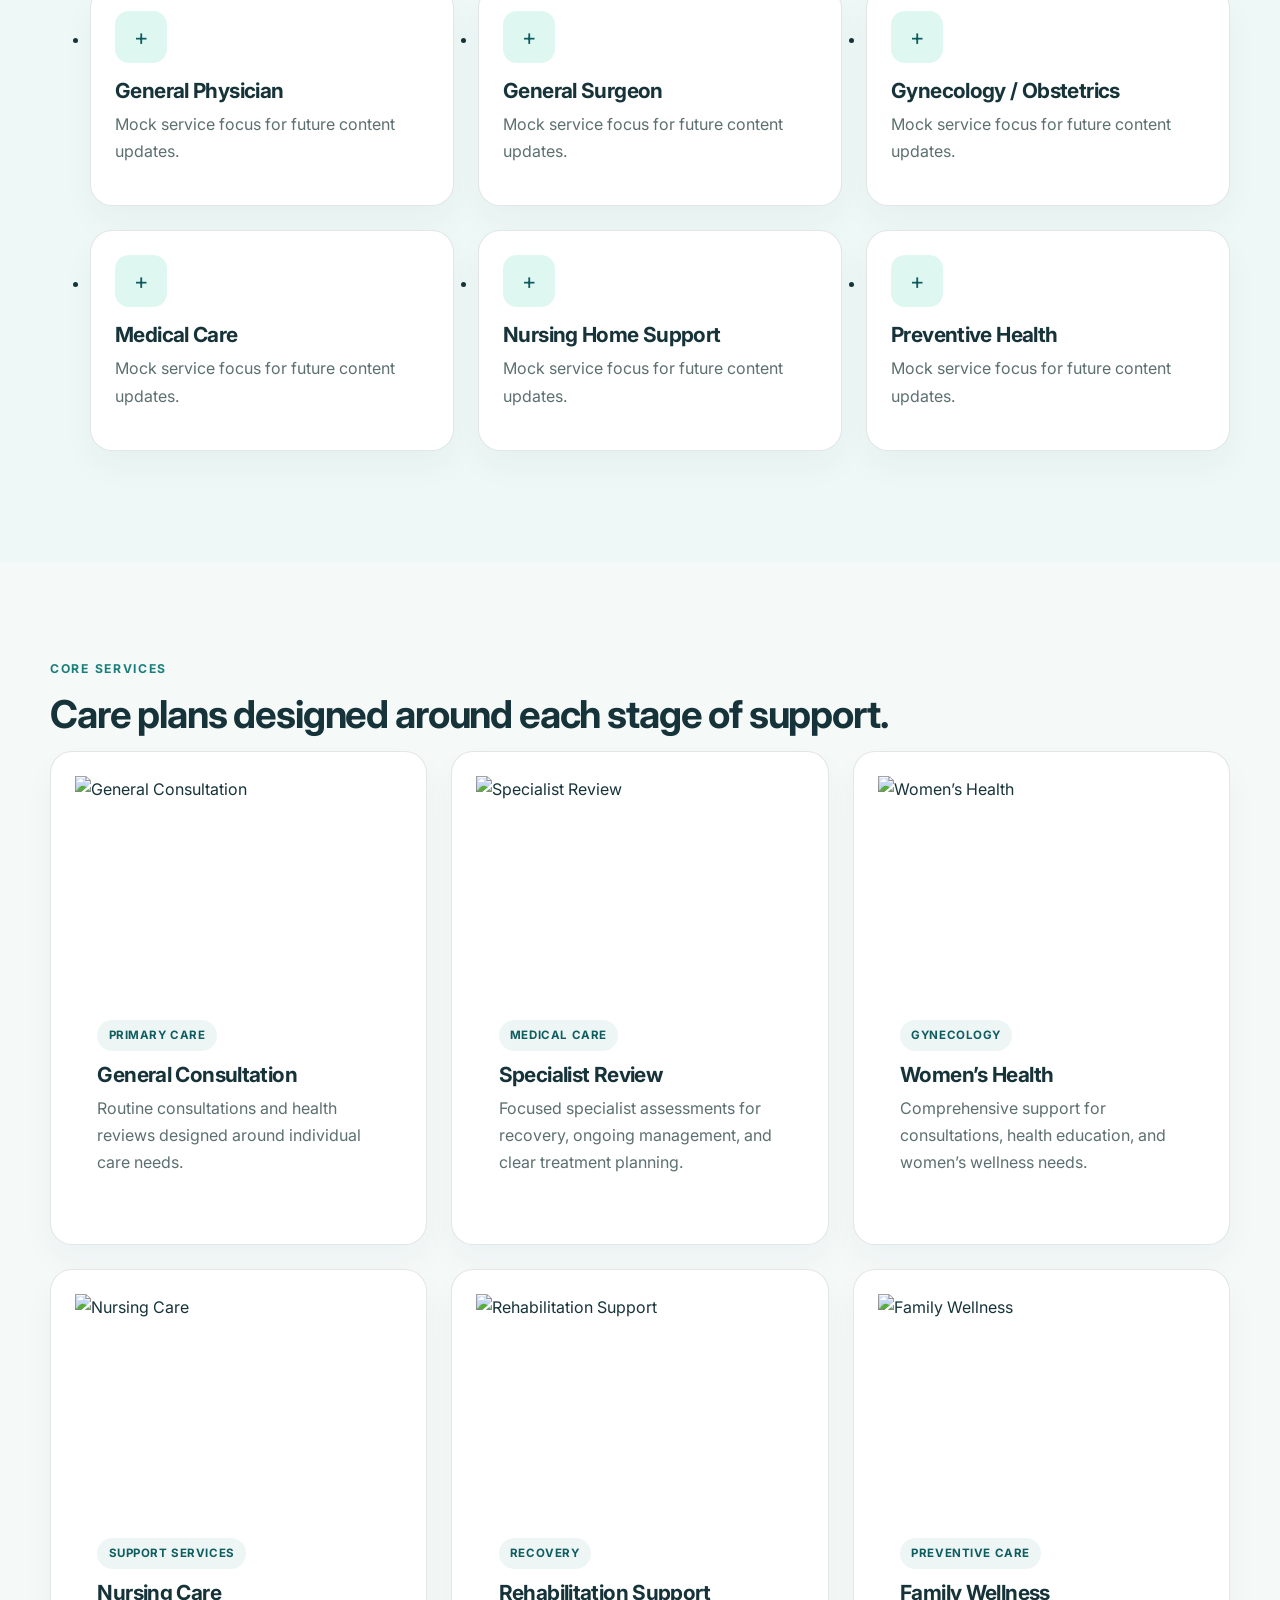
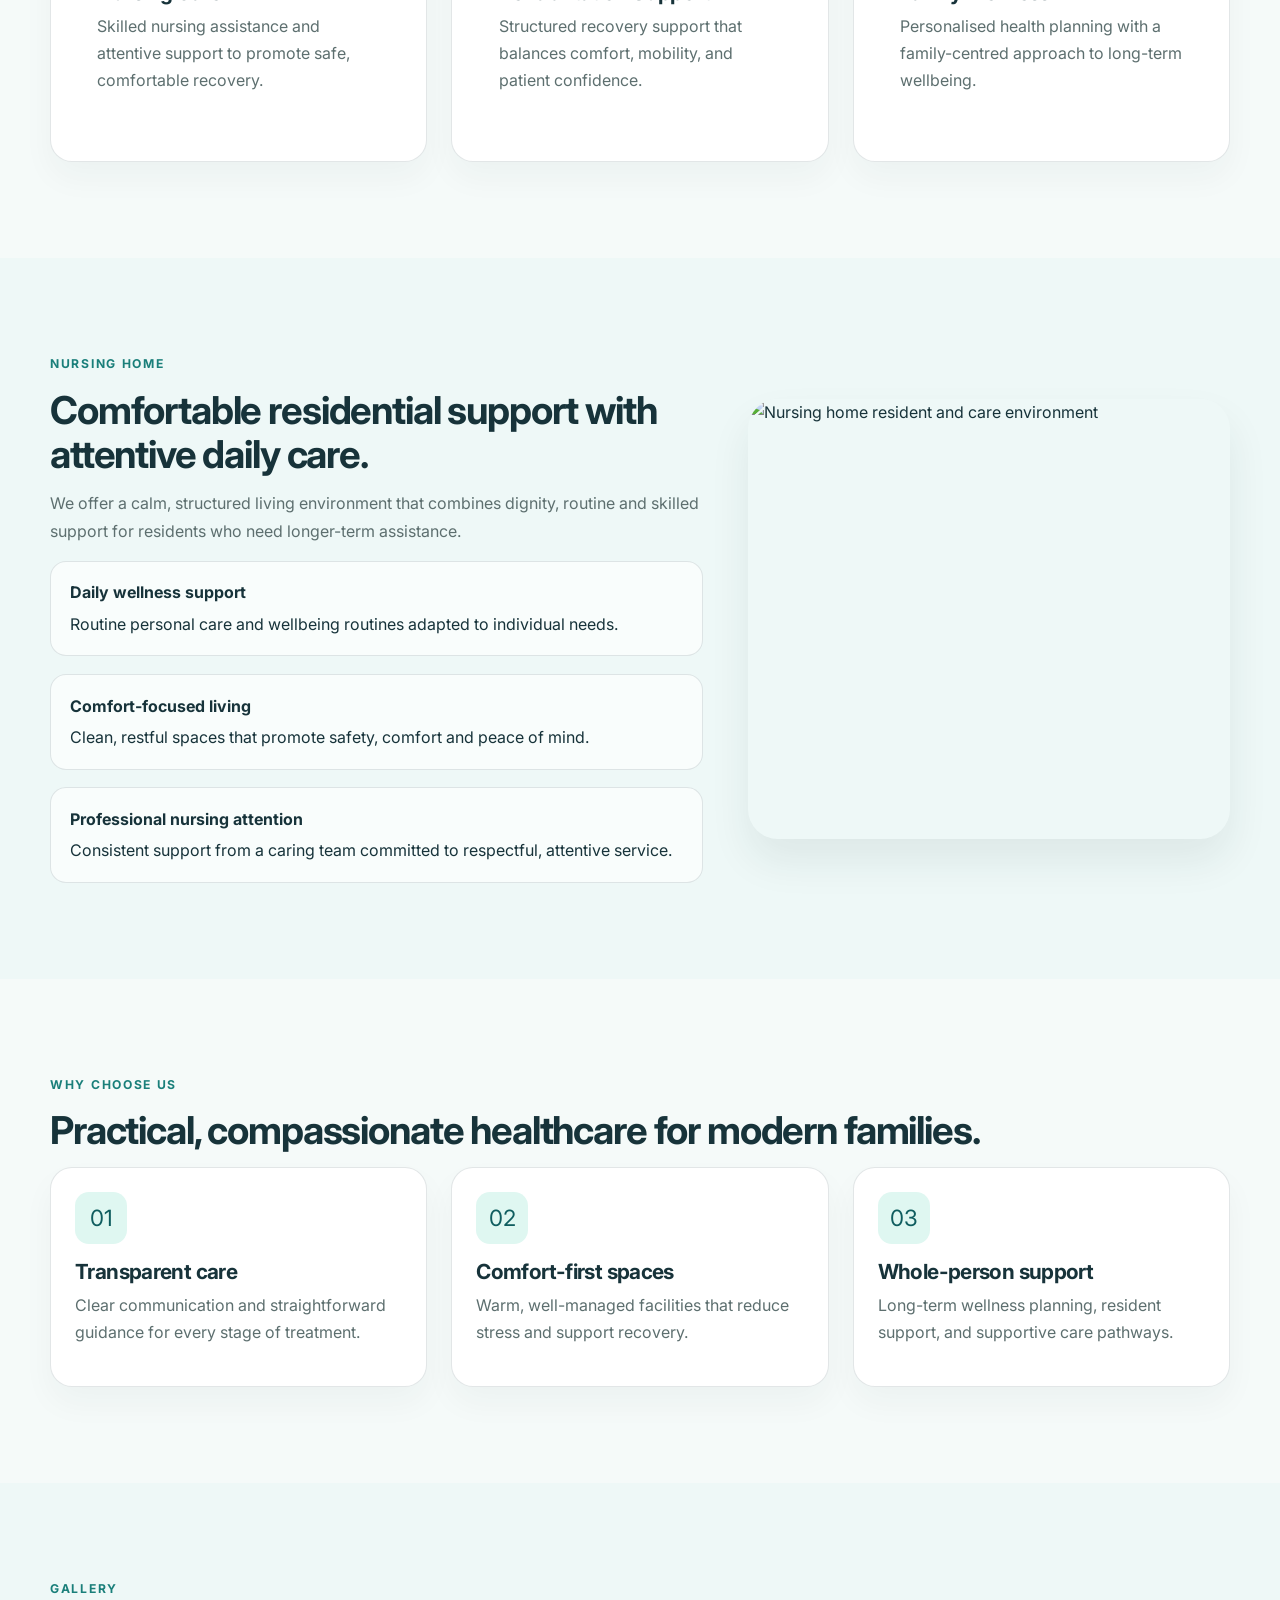
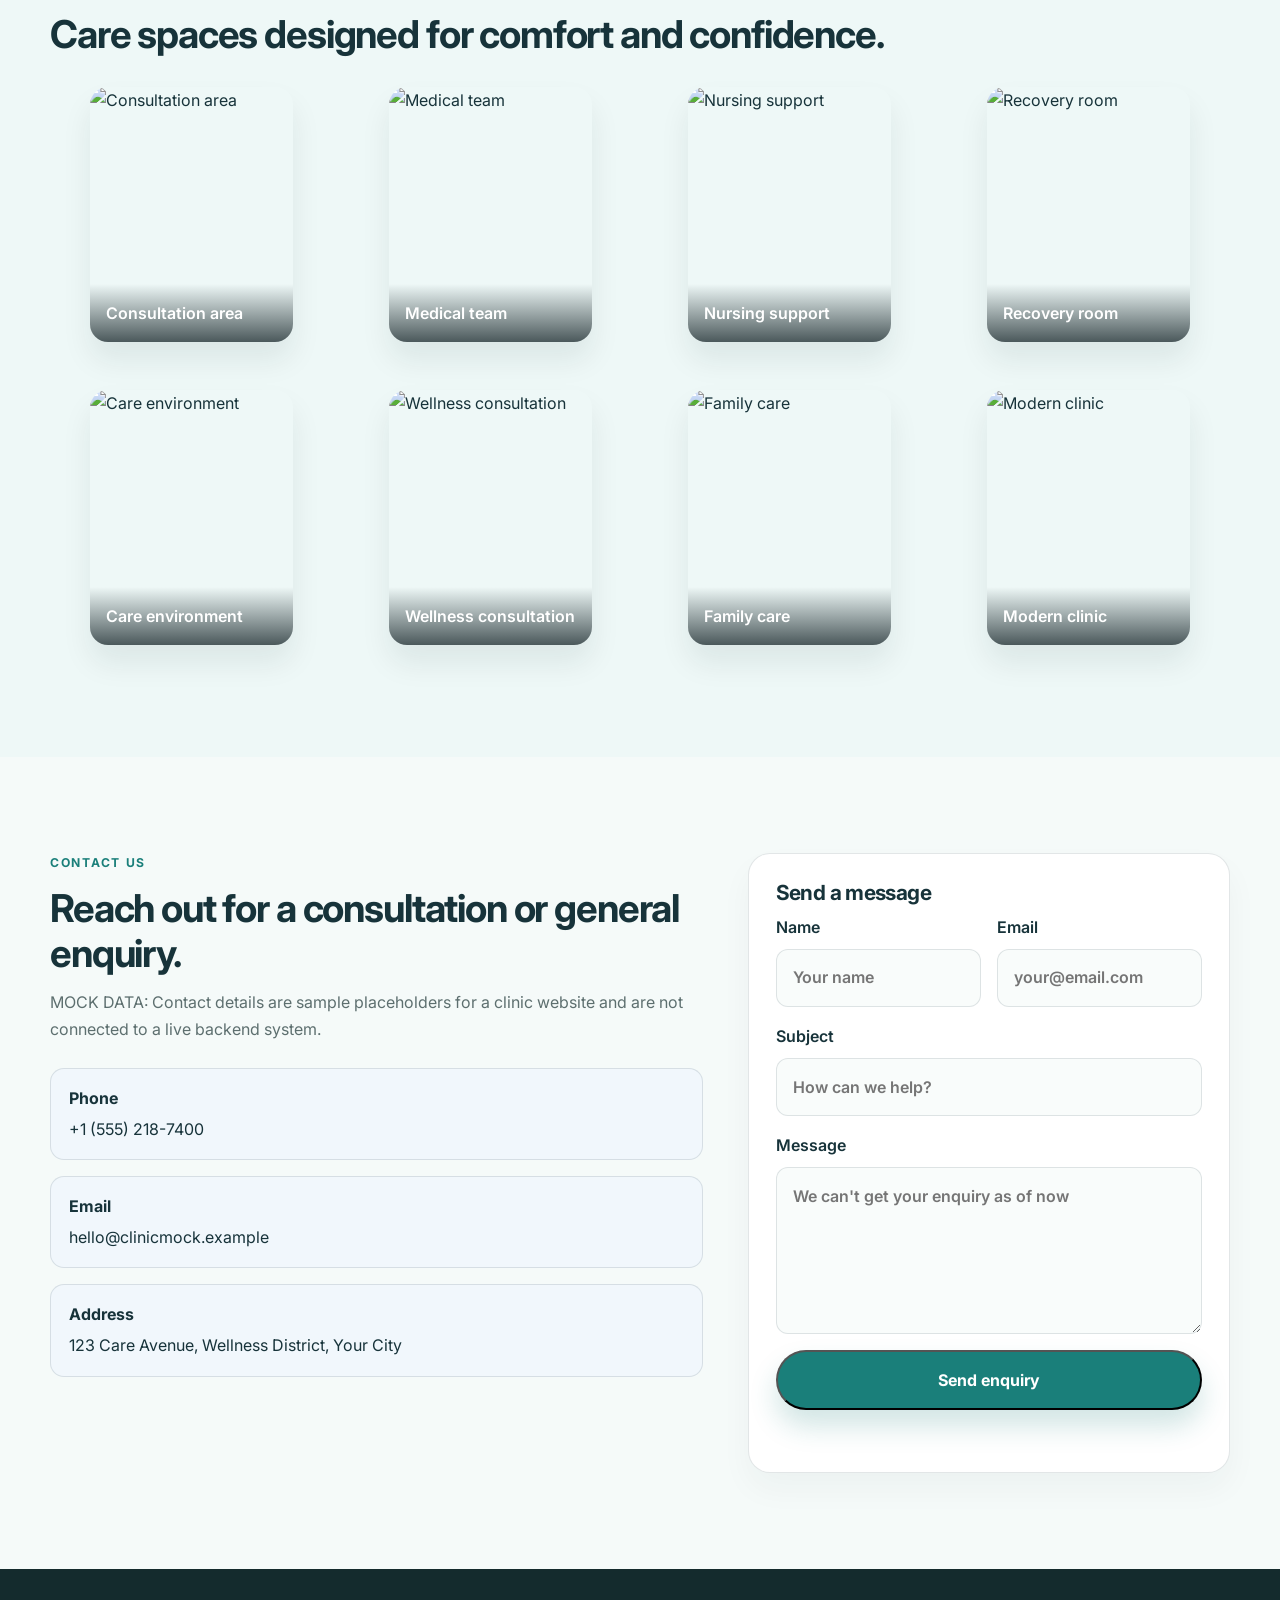
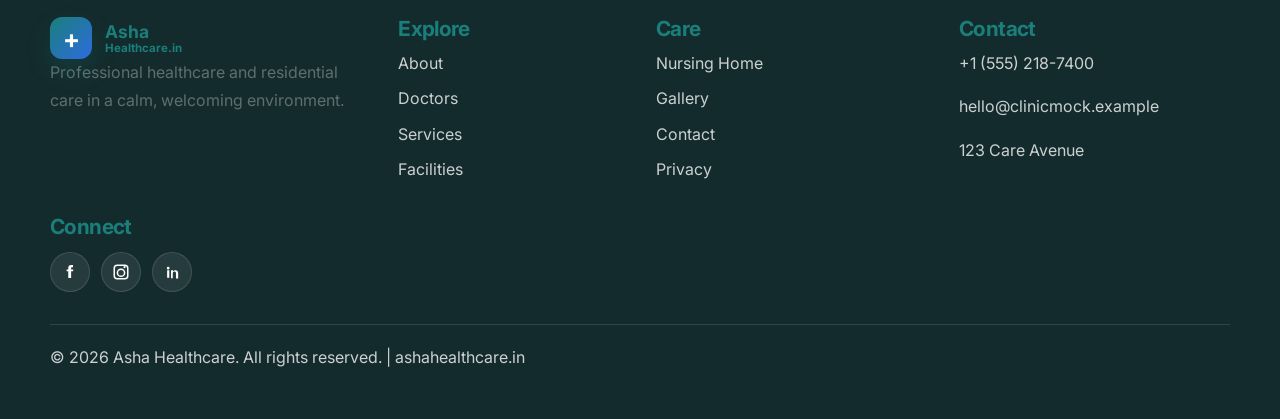
==== commit 4b2f1d3d: "added the admin" ====
--- a/index.html
+++ b/index.html
@@ -3,11 +3,32 @@
   <head>
     <meta charset="UTF-8" />
     <meta name="viewport" content="width=device-width, initial-scale=1.0" />
+    <meta name="theme-color" content="#1a5c7a" />
     <meta
       name="description"
-      content="Professional clinic and nursing-home website with mock healthcare services, facilities and specialist care information."
+      content="Asha Healthcare provides professional clinical consultation, nursing home care, and specialist services. Modern facilities and compassionate healthcare in India."
     />
-    <title>Asha Healthcare | Modern Care</title>
+    <meta name="keywords" content="healthcare, clinic, nursing home, doctors, consultation, surgery, gynecology, wellness" />
+    <meta name="author" content="Asha Healthcare" />
+    
+    <!-- Open Graph for Social Sharing -->
+    <meta property="og:type" content="website" />
+    <meta property="og:title" content="Asha Healthcare | Professional Healthcare Services" />
+    <meta property="og:description" content="Specialized healthcare consultation and nursing home care with experienced doctors and modern facilities." />
+    <meta property="og:url" content="https://ashahealthcare.in" />
+    <meta property="og:image" content="https://images.unsplash.com/photo-1576091160399-112ba8d25d1d?w=1200&h=630&fit=crop" />
+    <meta property="og:locale" content="en_US" />
+    
+    <!-- Twitter Card -->
+    <meta name="twitter:card" content="summary_large_image" />
+    <meta name="twitter:title" content="Asha Healthcare | Professional Healthcare Services" />
+    <meta name="twitter:description" content="Modern healthcare services, experienced doctors, compassionate care." />
+    <meta name="twitter:image" content="https://images.unsplash.com/photo-1576091160399-112ba8d25d1d?w=1200&h=630&fit=crop" />
+    
+    <!-- Canonical URL -->
+    <link rel="canonical" href="https://ashahealthcare.in" />
+    
+    <!-- Preconnect for performance -->
     <link rel="preconnect" href="https://fonts.googleapis.com" />
     <link rel="preconnect" href="https://fonts.gstatic.com" crossorigin />
     <link
@@ -15,8 +36,41 @@
       rel="stylesheet"
     />
     <link rel="stylesheet" href="assets/css/styles.css" />
+    
+    <!-- Supabase client (for fetching published content) -->
+    <script async src="https://cdn.jsdelivr.net/npm/@supabase/supabase-js@2"></script>
+    <script src="admin-assets/js/supabase-config-client.js" defer></script>
+    
+    <!-- Site data and main rendering -->
     <script src="assets/js/site-data.js" defer></script>
     <script src="assets/js/main.js" defer></script>
+    
+    <!-- Structured Data (JSON-LD) -->
+    <script type="application/ld+json">
+    {
+      "@context": "https://schema.org",
+      "@type": "MedicalBusiness",
+      "name": "Asha Healthcare",
+      "url": "https://ashahealthcare.in",
+      "description": "Professional healthcare clinic and nursing home services with experienced doctors and modern facilities.",
+      "address": {
+        "@type": "PostalAddress",
+        "addressCountry": "IN",
+        "addressLocality": "India"
+      },
+      "image": "https://images.unsplash.com/photo-1576091160399-112ba8d25d1d?w=1200&h=630&fit=crop",
+      "contactPoint": {
+        "@type": "ContactPoint",
+        "contactType": "Customer Service",
+        "availableLanguage": ["en", "hi"]
+      },
+      "sameAs": [
+        "https://www.facebook.com/ashahealthcare",
+        "https://www.instagram.com/ashahealthcare",
+        "https://www.youtube.com/ashahealthcare"
+      ]
+    }
+    </script>
   </head>
   <body>
     <header class="site-header">
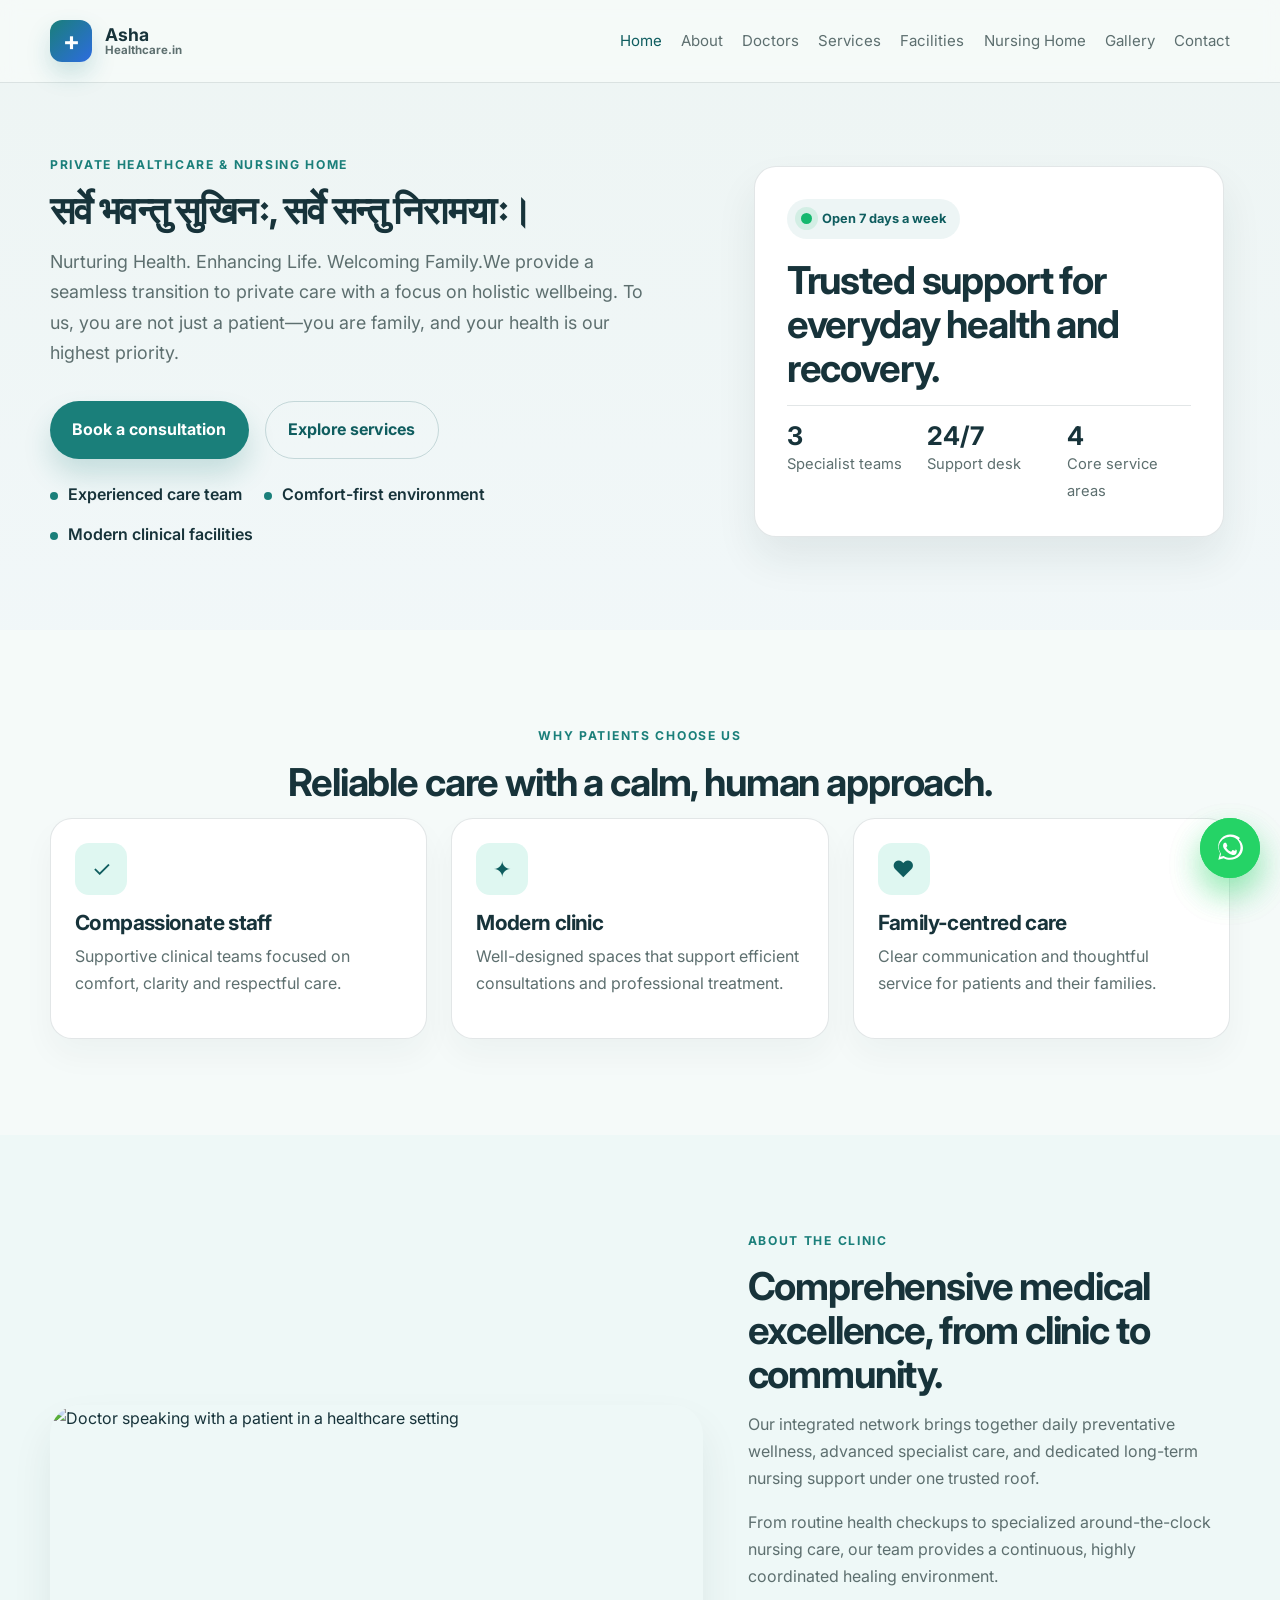
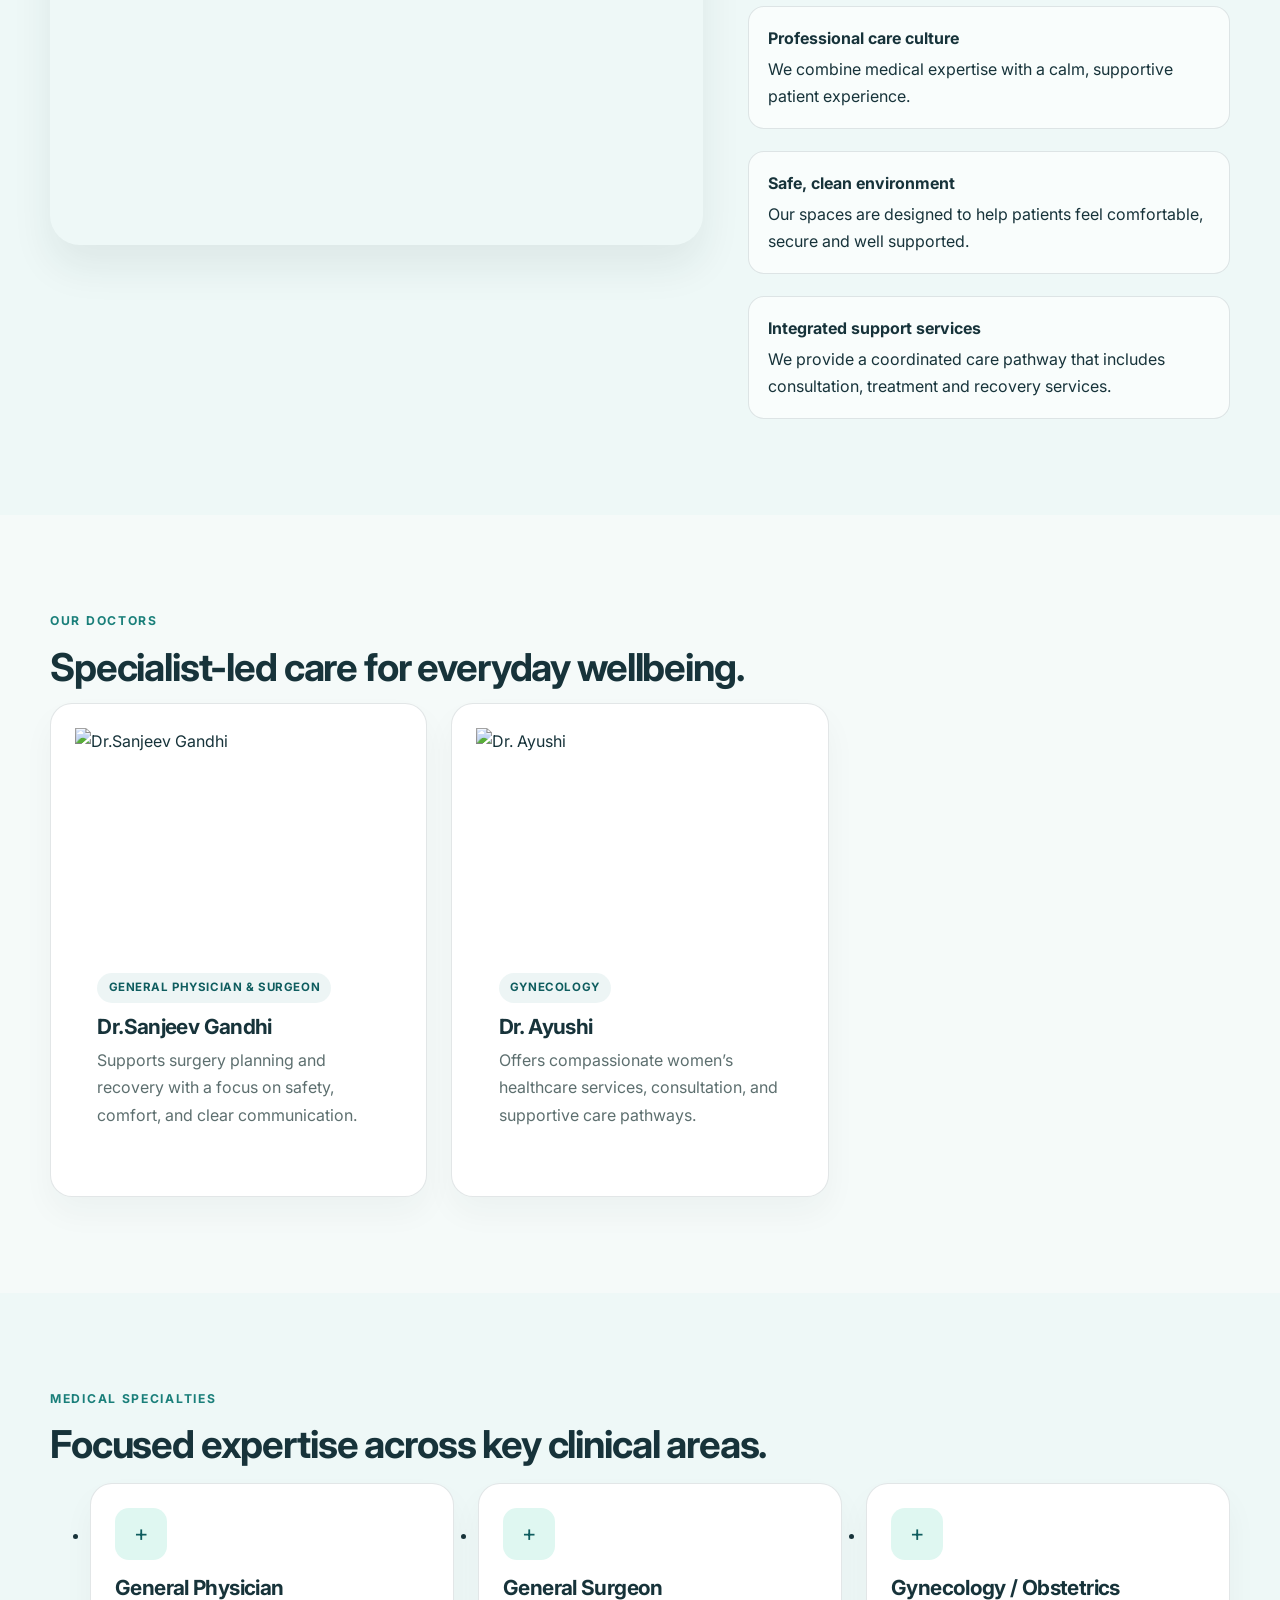
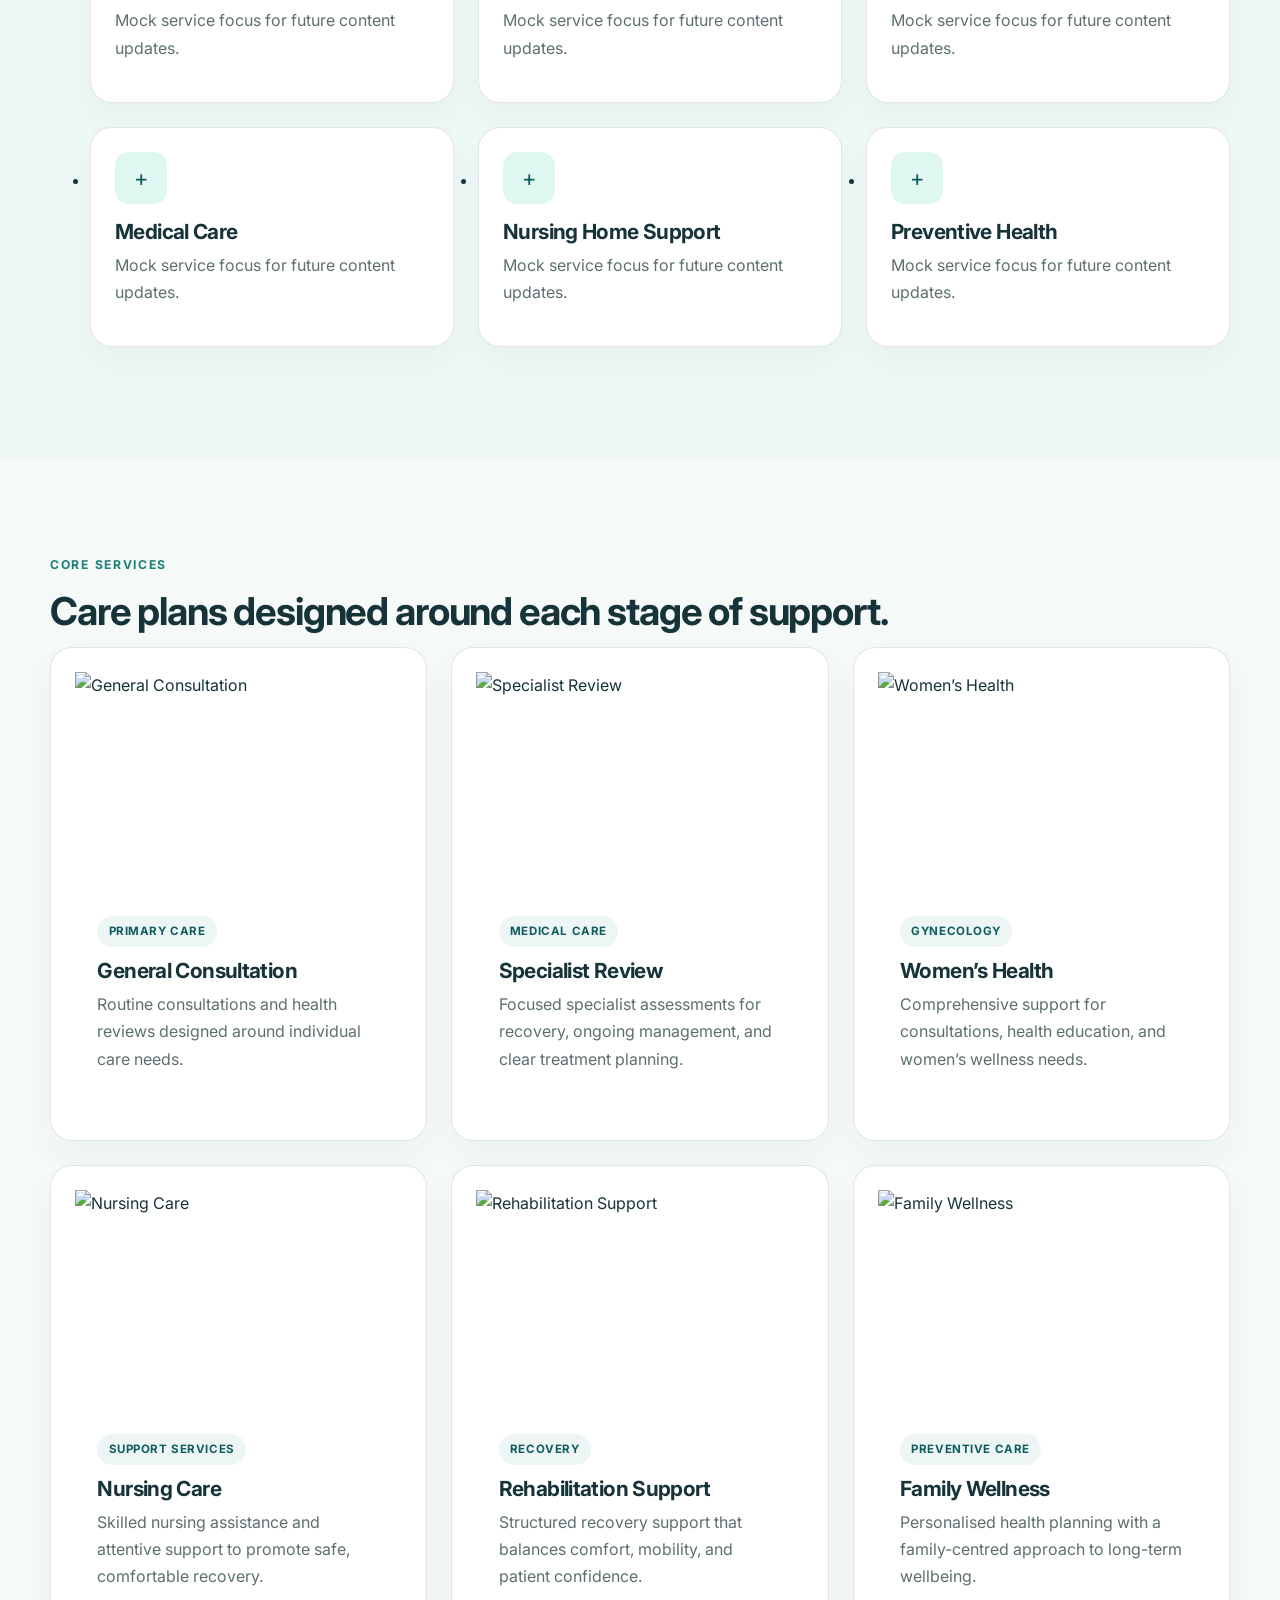
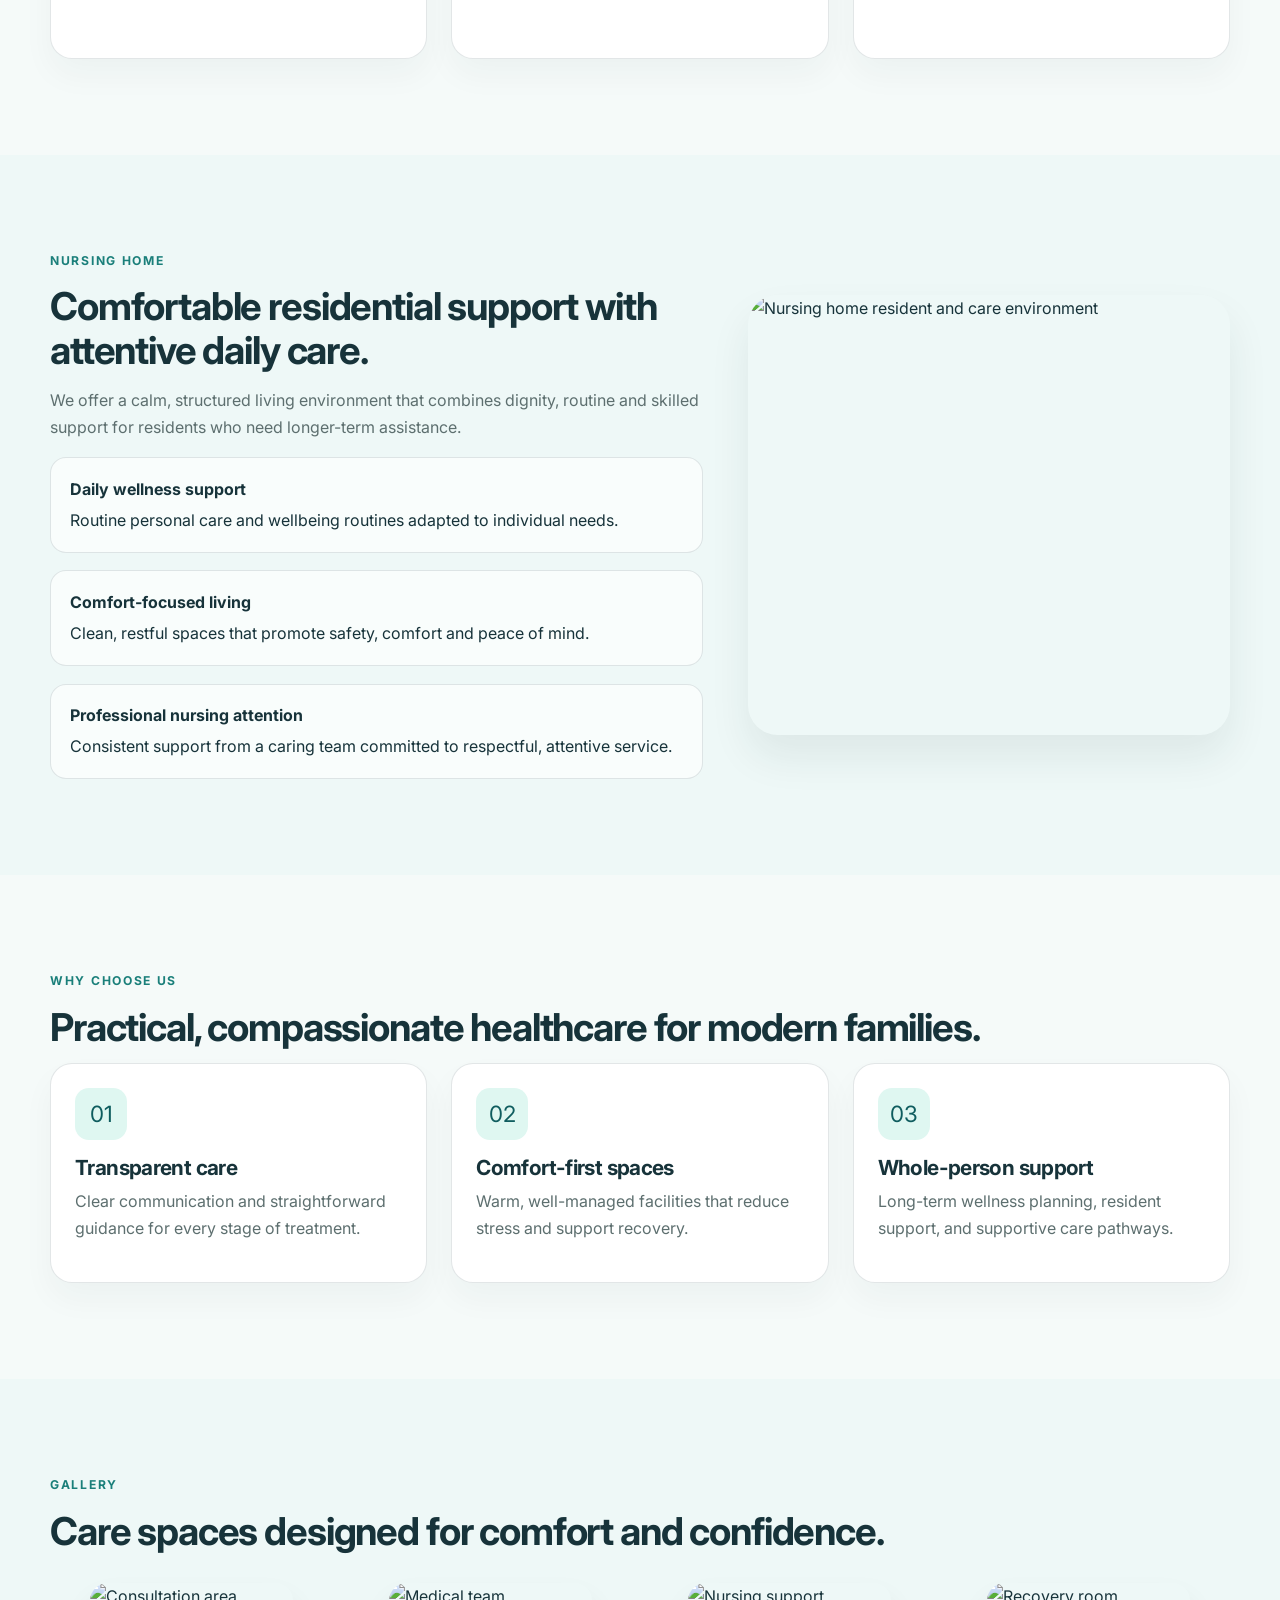
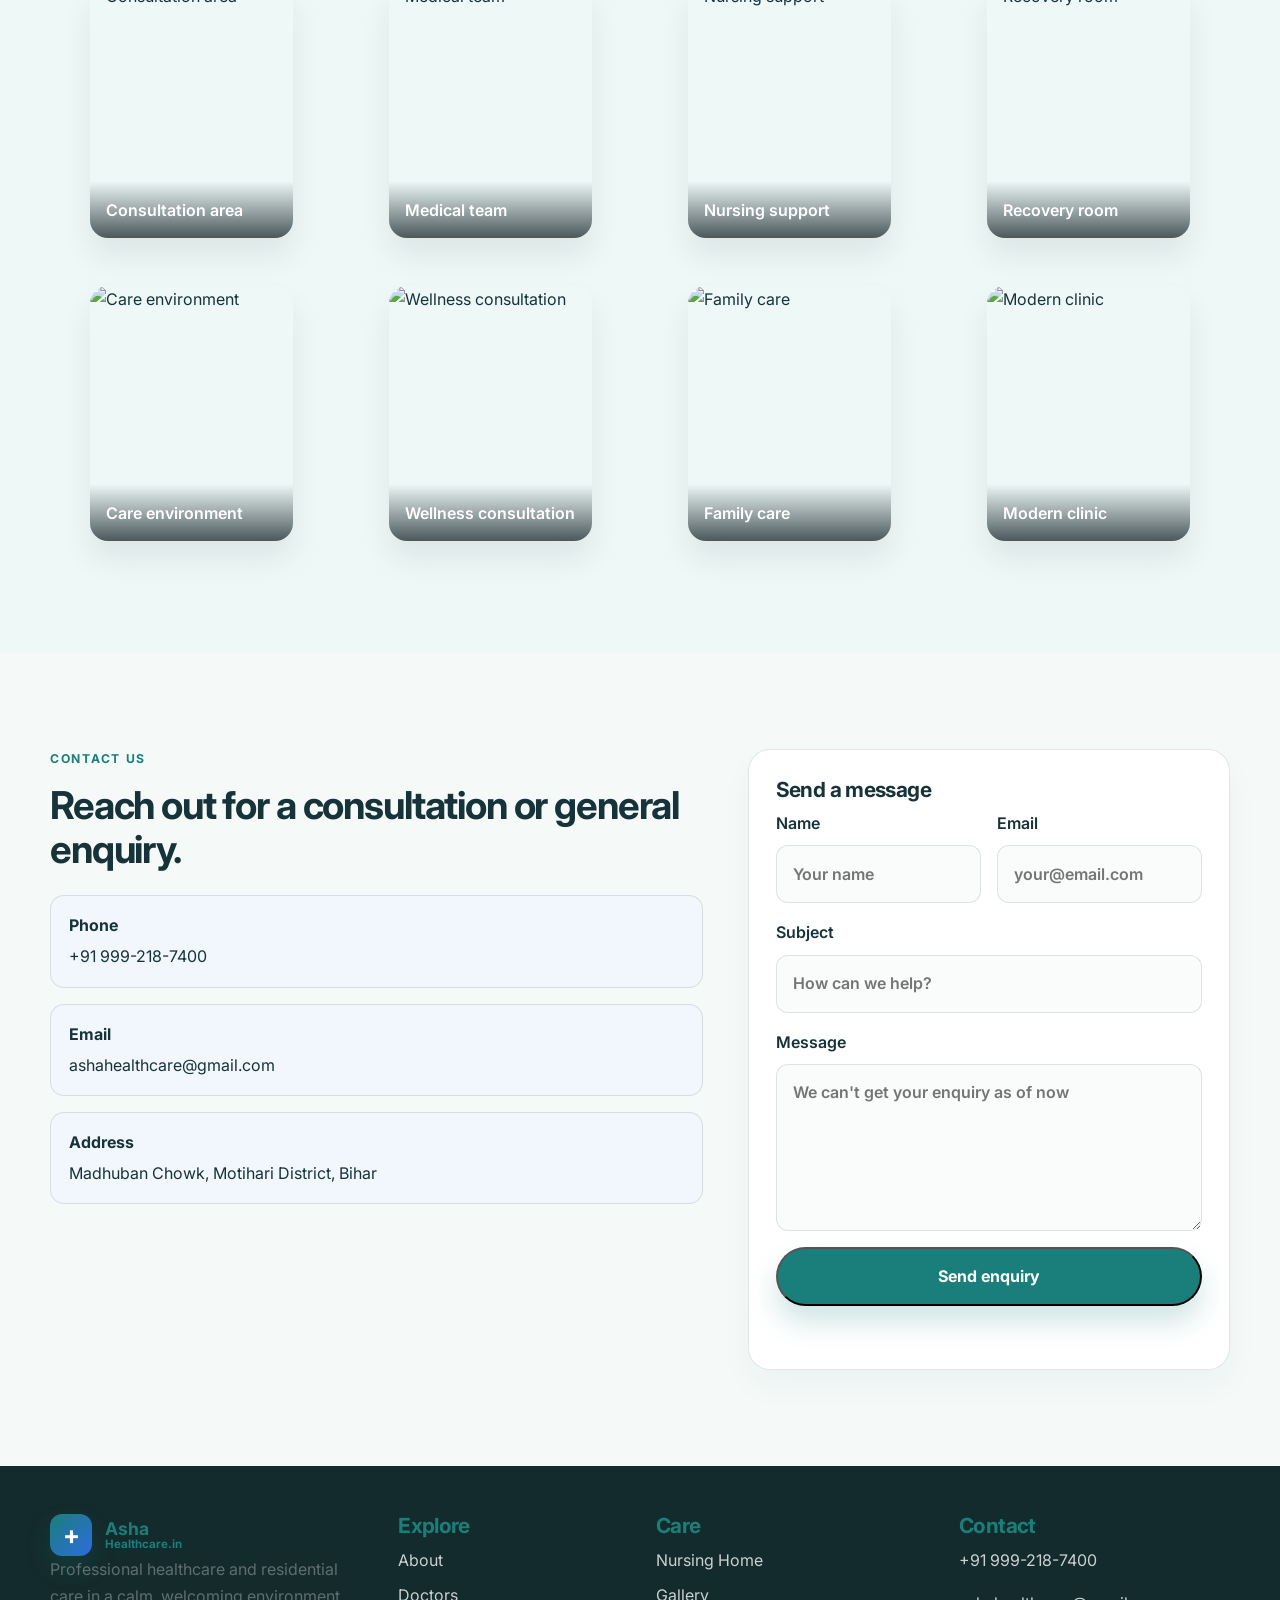
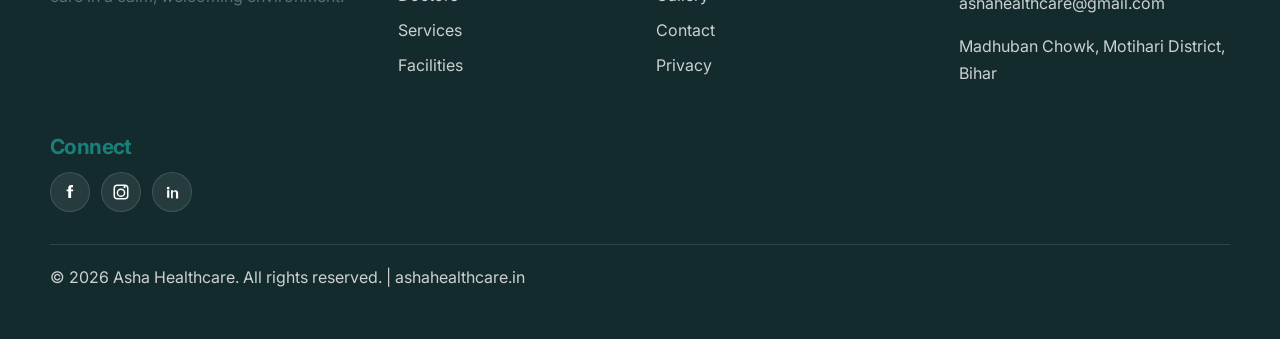
==== commit 7d3fcace: "update home page" ====
--- a/index.html
+++ b/index.html
@@ -3,32 +3,11 @@
   <head>
     <meta charset="UTF-8" />
     <meta name="viewport" content="width=device-width, initial-scale=1.0" />
-    <meta name="theme-color" content="#1a5c7a" />
     <meta
       name="description"
-      content="Asha Healthcare provides professional clinical consultation, nursing home care, and specialist services. Modern facilities and compassionate healthcare in India."
+      content="Professional clinic and nursing-home website with mock healthcare services, facilities and specialist care information."
     />
-    <meta name="keywords" content="healthcare, clinic, nursing home, doctors, consultation, surgery, gynecology, wellness" />
-    <meta name="author" content="Asha Healthcare" />
-    
-    <!-- Open Graph for Social Sharing -->
-    <meta property="og:type" content="website" />
-    <meta property="og:title" content="Asha Healthcare | Professional Healthcare Services" />
-    <meta property="og:description" content="Specialized healthcare consultation and nursing home care with experienced doctors and modern facilities." />
-    <meta property="og:url" content="https://ashahealthcare.in" />
-    <meta property="og:image" content="https://images.unsplash.com/photo-1576091160399-112ba8d25d1d?w=1200&h=630&fit=crop" />
-    <meta property="og:locale" content="en_US" />
-    
-    <!-- Twitter Card -->
-    <meta name="twitter:card" content="summary_large_image" />
-    <meta name="twitter:title" content="Asha Healthcare | Professional Healthcare Services" />
-    <meta name="twitter:description" content="Modern healthcare services, experienced doctors, compassionate care." />
-    <meta name="twitter:image" content="https://images.unsplash.com/photo-1576091160399-112ba8d25d1d?w=1200&h=630&fit=crop" />
-    
-    <!-- Canonical URL -->
-    <link rel="canonical" href="https://ashahealthcare.in" />
-    
-    <!-- Preconnect for performance -->
+    <title>Asha Healthcare | Modern Care</title>
     <link rel="preconnect" href="https://fonts.googleapis.com" />
     <link rel="preconnect" href="https://fonts.gstatic.com" crossorigin />
     <link
@@ -36,41 +15,8 @@
       rel="stylesheet"
     />
     <link rel="stylesheet" href="assets/css/styles.css" />
-    
-    <!-- Supabase client (for fetching published content) -->
-    <script async src="https://cdn.jsdelivr.net/npm/@supabase/supabase-js@2"></script>
-    <script src="admin-assets/js/supabase-config-client.js" defer></script>
-    
-    <!-- Site data and main rendering -->
     <script src="assets/js/site-data.js" defer></script>
     <script src="assets/js/main.js" defer></script>
-    
-    <!-- Structured Data (JSON-LD) -->
-    <script type="application/ld+json">
-    {
-      "@context": "https://schema.org",
-      "@type": "MedicalBusiness",
-      "name": "Asha Healthcare",
-      "url": "https://ashahealthcare.in",
-      "description": "Professional healthcare clinic and nursing home services with experienced doctors and modern facilities.",
-      "address": {
-        "@type": "PostalAddress",
-        "addressCountry": "IN",
-        "addressLocality": "India"
-      },
-      "image": "https://images.unsplash.com/photo-1576091160399-112ba8d25d1d?w=1200&h=630&fit=crop",
-      "contactPoint": {
-        "@type": "ContactPoint",
-        "contactType": "Customer Service",
-        "availableLanguage": ["en", "hi"]
-      },
-      "sameAs": [
-        "https://www.facebook.com/ashahealthcare",
-        "https://www.instagram.com/ashahealthcare",
-        "https://www.youtube.com/ashahealthcare"
-      ]
-    }
-    </script>
   </head>
   <body>
     <header class="site-header">
@@ -108,12 +54,10 @@
         <div class="container hero-grid">
           <div class="hero-copy">
             <p class="eyebrow">Private healthcare &amp; nursing home</p>
-            <h1>Professional care in a calm, reassuring setting.</h1>
+            <h2>सर्वे भवन्तु सुखिनः, सर्वे सन्तु निरामयाः।</h2>
             <p class="lead">
-              MOCK DATA: This homepage is a public-facing clinic and nursing-home website concept.
-              It is designed to showcase a professional care environment for future replacement with live data.
+              Nurturing Health. Enhancing Life. Welcoming Family.We provide a seamless transition to private care with a focus on holistic wellbeing. To us, you are not just a patient—you are family, and your health is our highest priority.
             </p>
-
             <div class="hero-actions">
               <a href="contact.html" class="button button-primary">Book a consultation</a>
               <a href="services.html" class="button button-secondary">Explore services</a>
@@ -192,12 +136,12 @@
 
           <div>
             <p class="eyebrow">About the clinic</p>
-            <h2>Thoughtful healthcare designed around people.</h2>
+            <h2>Comprehensive medical excellence, from clinic to community.</h2>
             <p>
-              Our clinic brings together preventative care, specialist review, and comfortable nursing-home support in one coordinated environment.
+              Our integrated network brings together daily preventative wellness, advanced specialist care, and dedicated long-term nursing support under one trusted roof.
             </p>
             <p>
-              MOCK DATA: The content below is a representative layout for a private healthcare brand and is not connected to real patient information or medical operations.
+             From routine health checkups to specialized around-the-clock nursing care, our team provides a continuous, highly coordinated healing environment.
             </p>
 
             <div class="grid-stack">
@@ -323,22 +267,22 @@
           <div>
             <p class="eyebrow">Contact us</p>
             <h2>Reach out for a consultation or general enquiry.</h2>
-            <p>
+            <!-- <p>
               MOCK DATA: Contact details are sample placeholders for a clinic website and are not connected to a live backend system.
-            </p>
+            </p> -->
 
             <ul class="contact-list">
               <li>
                 <strong>Phone</strong>
-                <span>+1 (555) 218-7400</span>
+                <span>+91 999-218-7400</span>
               </li>
               <li>
                 <strong>Email</strong>
-                <span>hello@clinicmock.example</span>
+                <span>ashahealthcare@gmail.com</span>
               </li>
               <li>
                 <strong>Address</strong>
-                <span>123 Care Avenue, Wellness District, Your City</span>
+                <span>Madhuban Chowk, Motihari District, Bihar</span>
               </li>
             </ul>
           </div>
@@ -410,9 +354,9 @@
 
         <div class="footer-column">
           <h3 style="color: #1a7f7a;">Contact</h3>
-          <p>+1 (555) 218-7400</p>
-          <p>hello@clinicmock.example</p>
-          <p>123 Care Avenue</p>
+          <p>+91 999-218-7400</p>
+          <p>ashahealthcare@gmail.com</p>
+          <p>Madhuban Chowk, Motihari District, Bihar</p>
         </div>
 
         <div class="footer-column">
